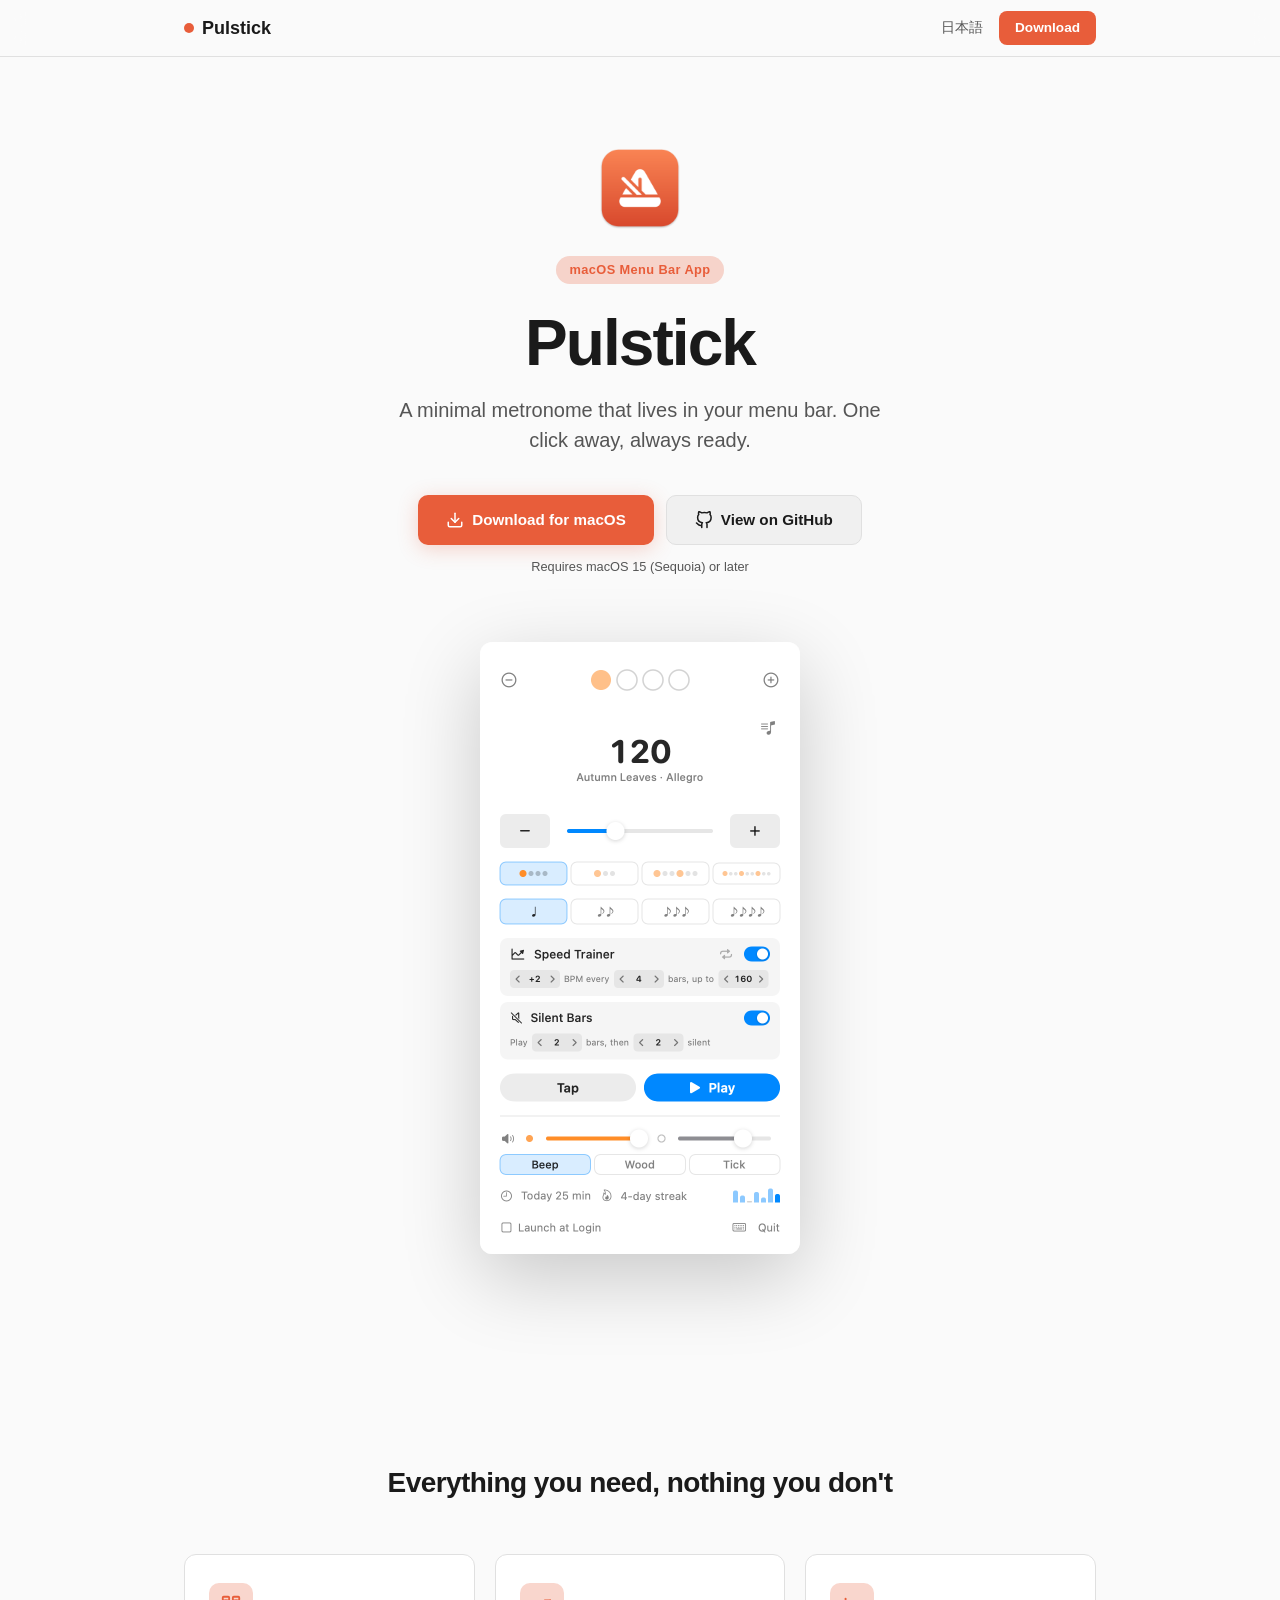
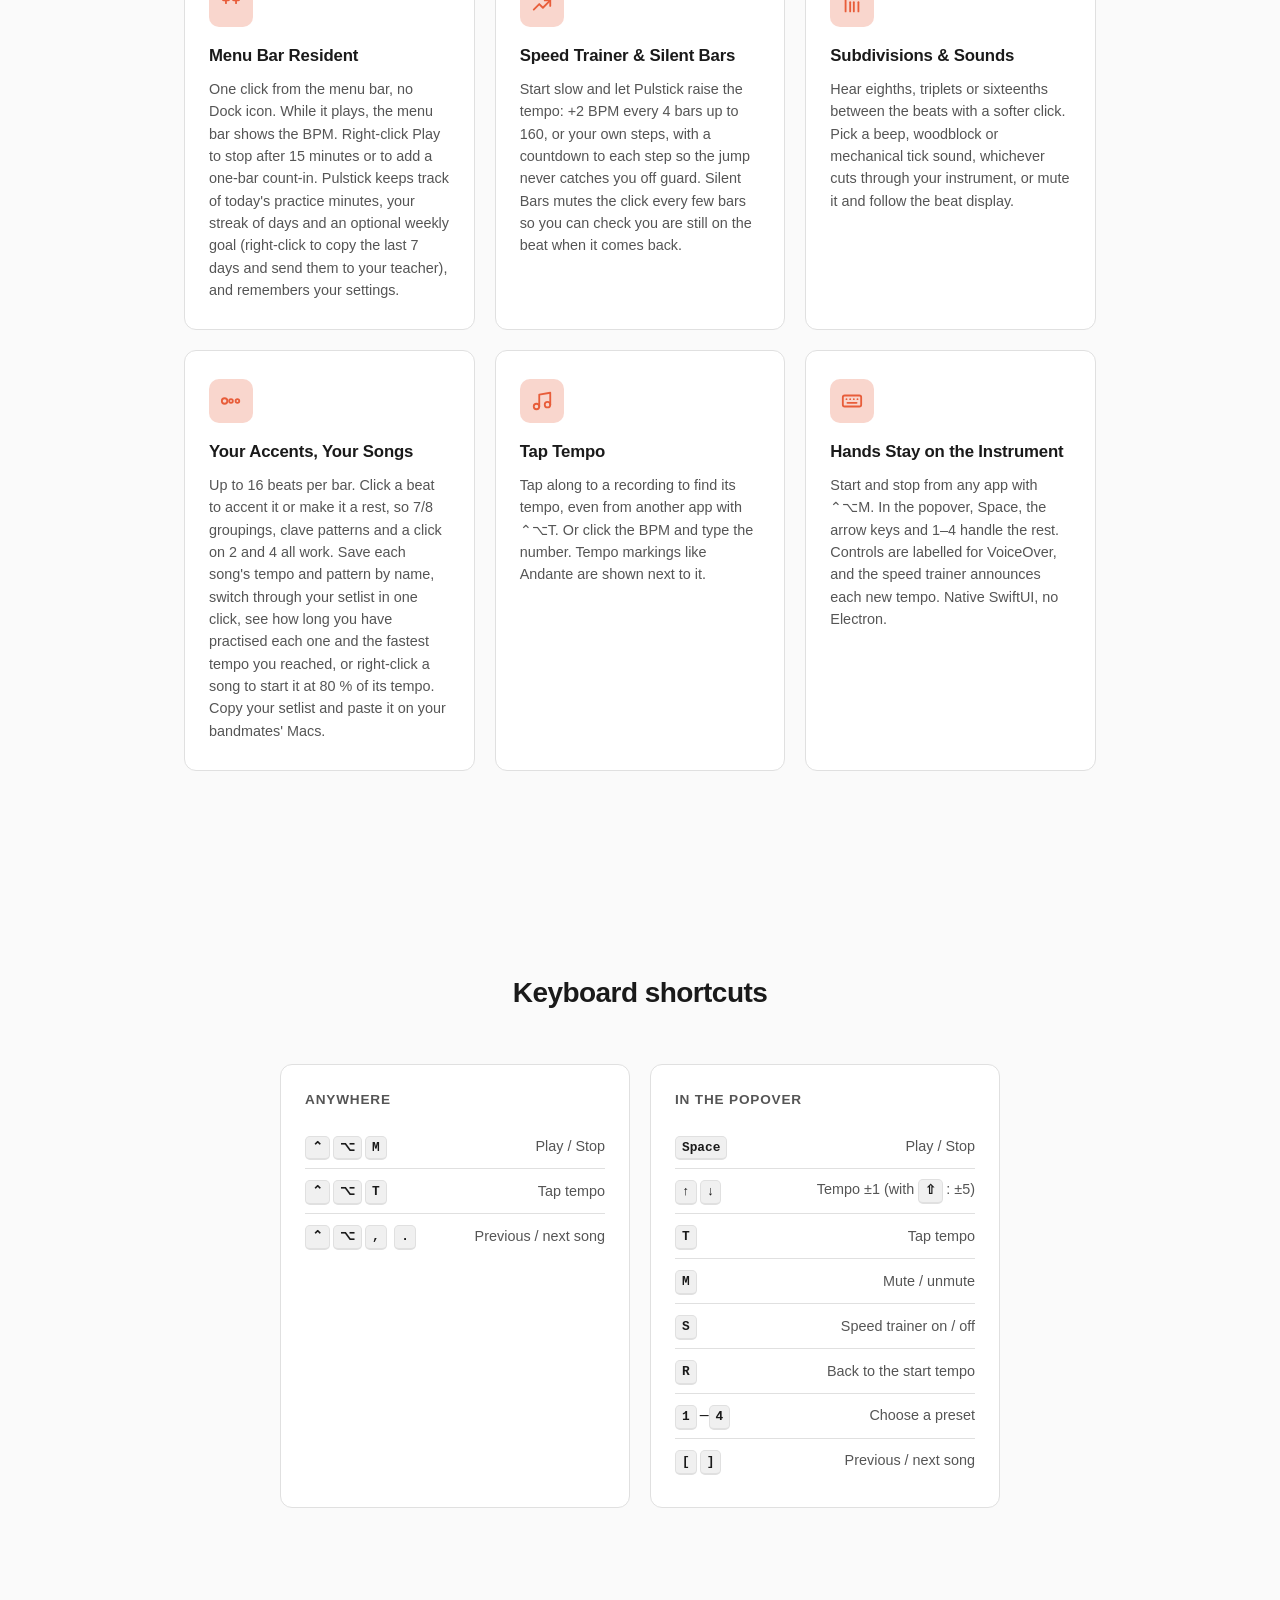
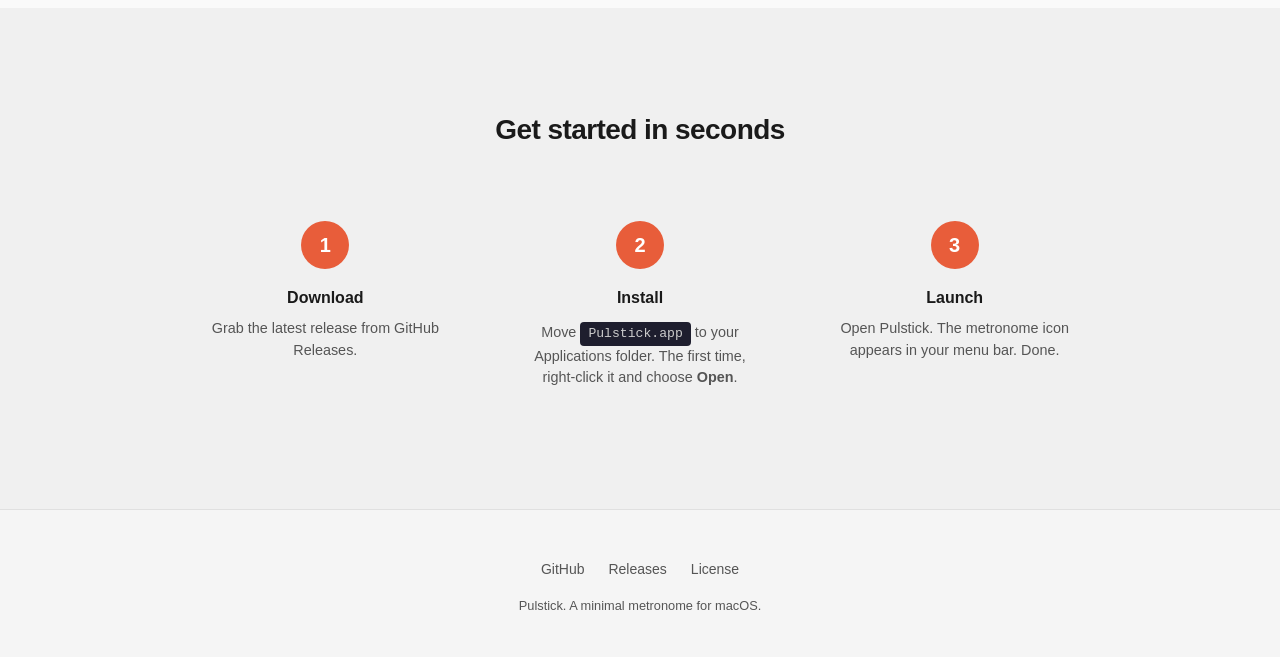
==== docs/index.html @ b99faabd "feat: list what right-click does in the shortcut list" ====
<!DOCTYPE html>
<html lang="en">
<head>
  <meta charset="UTF-8">
  <meta name="viewport" content="width=device-width, initial-scale=1.0">
  <title>Pulstick — Minimal Menu Bar Metronome for macOS</title>
  <meta name="description" content="Pulstick is a minimal metronome that lives in your macOS menu bar. Tap tempo, custom accents, subdivisions, a speed trainer and global shortcuts.">
  <meta name="theme-color" content="#e85d3a" media="(prefers-color-scheme: light)">
  <meta name="theme-color" content="#f06b45" media="(prefers-color-scheme: dark)">
  <link rel="alternate" hreflang="en" href="./">
  <link rel="alternate" hreflang="ja" href="ja/">
  <link rel="icon" type="image/png" href="icon.png">
  <link rel="apple-touch-icon" href="icon.png">
  <link rel="stylesheet" href="style.css">
</head>
<body>

  <a href="#main" class="skip-link">Skip to content</a>

  <!-- Header -->
  <header class="site-header" role="banner">
    <div class="container">
      <div class="site-logo">
        <div class="logo-dot" aria-hidden="true"></div>
        Pulstick
      </div>
      <div class="header-actions">
        <a href="ja/" class="lang-link" hreflang="ja" lang="ja">日本語</a>
        <a href="https://github.com/ash1day/Pulstick/releases" class="header-cta">
          Download
        </a>
      </div>
    </div>
  </header>

  <main id="main">

    <!-- Hero -->
    <section class="hero" aria-labelledby="hero-heading">
      <div class="container">
        <img src="icon.png" alt="" class="hero-icon" width="96" height="96">
        <div class="hero-badge">macOS Menu Bar App</div>
        <h1 id="hero-heading">Pulstick</h1>
        <p class="hero-tagline">
          A minimal metronome that lives in your menu bar.
          One click away, always ready.
        </p>
        <div class="hero-actions">
          <a href="https://github.com/ash1day/Pulstick/releases" class="btn btn-primary">
            <svg width="18" height="18" viewBox="0 0 24 24" fill="none" stroke="currentColor" stroke-width="2" stroke-linecap="round" stroke-linejoin="round" aria-hidden="true"><path d="M21 15v4a2 2 0 0 1-2 2H5a2 2 0 0 1-2-2v-4"/><polyline points="7 10 12 15 17 10"/><line x1="12" y1="15" x2="12" y2="3"/></svg>
            Download for macOS
          </a>
          <a href="https://github.com/ash1day/Pulstick" class="btn btn-secondary">
            <svg width="18" height="18" viewBox="0 0 24 24" fill="none" stroke="currentColor" stroke-width="2" stroke-linecap="round" stroke-linejoin="round" aria-hidden="true"><path d="M9 19c-5 1.5-5-2.5-7-3m14 6v-3.87a3.37 3.37 0 0 0-.94-2.61c3.14-.35 6.44-1.54 6.44-7A5.44 5.44 0 0 0 20 4.77 5.07 5.07 0 0 0 19.91 1S18.73.65 16 2.48a13.38 13.38 0 0 0-7 0C6.27.65 5.09 1 5.09 1A5.07 5.07 0 0 0 5 4.77a5.44 5.44 0 0 0-1.5 3.78c0 5.42 3.3 6.61 6.44 7A3.37 3.37 0 0 0 9 18.13V22"/></svg>
            View on GitHub
          </a>
        </div>
        <p class="hero-note">Requires macOS 15 (Sequoia) or later</p>

        <!-- App Screenshot -->
        <div class="screenshot-wrapper">
          <picture>
            <source srcset="screenshot-dark.png" media="(prefers-color-scheme: dark)">
            <img src="screenshot.png" alt="Pulstick popover: beat dots, 120 BPM marked Allegro, time signature and subdivision buttons, speed trainer and silent bars settings, Tap and Play buttons" class="screenshot" width="320" height="612" />
          </picture>
        </div>
      </div>
    </section>

    <!-- Features -->
    <section class="features" id="features" aria-labelledby="features-heading">
      <div class="container">
        <h2 class="section-title" id="features-heading">Everything you need, nothing you don't</h2>
        <div class="features-grid">

          <div class="feature-card">
            <div class="feature-icon">
              <svg viewBox="0 0 24 24" aria-hidden="true"><rect x="3" y="3" width="7" height="4" rx="1"/><rect x="14" y="3" width="7" height="4" rx="1"/><line x1="6.5" y1="7" x2="6.5" y2="10"/><line x1="17.5" y1="7" x2="17.5" y2="10"/></svg>
            </div>
            <h3>Menu Bar Resident</h3>
            <p>One click from the menu bar, no Dock icon. While it plays, the menu bar shows the BPM. Right-click Play to stop after 15 minutes or to add a one-bar count-in. Pulstick keeps track of today's practice minutes, your streak of days and an optional weekly goal (right-click to copy the last 7 days and send them to your teacher), and remembers your settings.</p>
          </div>

          <div class="feature-card">
            <div class="feature-icon">
              <svg viewBox="0 0 24 24" aria-hidden="true"><polyline points="3 17 9 11 13 15 21 7"/><polyline points="15 7 21 7 21 13"/></svg>
            </div>
            <h3>Speed Trainer &amp; Silent Bars</h3>
            <p>Start slow and let Pulstick raise the tempo: +2 BPM every 4 bars up to 160, or your own steps, with a countdown to each step so the jump never catches you off guard. Silent Bars mutes the click every few bars so you can check you are still on the beat when it comes back.</p>
          </div>

          <div class="feature-card">
            <div class="feature-icon">
              <svg viewBox="0 0 24 24" aria-hidden="true"><line x1="5" y1="5" x2="5" y2="19"/><line x1="10" y1="9" x2="10" y2="19"/><line x1="14" y1="9" x2="14" y2="19"/><line x1="19" y1="9" x2="19" y2="19"/></svg>
            </div>
            <h3>Subdivisions &amp; Sounds</h3>
            <p>Hear eighths, triplets or sixteenths between the beats with a softer click. Pick a beep, woodblock or mechanical tick sound, whichever cuts through your instrument, or mute it and follow the beat display.</p>
          </div>

          <div class="feature-card">
            <div class="feature-icon">
              <svg viewBox="0 0 24 24" aria-hidden="true"><circle cx="5" cy="12" r="3"/><circle cx="12" cy="12" r="2"/><circle cx="19" cy="12" r="2"/></svg>
            </div>
            <h3>Your Accents, Your Songs</h3>
            <p>Up to 16 beats per bar. Click a beat to accent it or make it a rest, so 7/8 groupings, clave patterns and a click on 2 and 4 all work. Save each song's tempo and pattern by name, switch through your setlist in one click, see how long you have practised each one and the fastest tempo you reached, or right-click a song to start it at 80 % of its tempo. Copy your setlist and paste it on your bandmates' Macs.</p>
          </div>

          <div class="feature-card">
            <div class="feature-icon">
              <svg viewBox="0 0 24 24" aria-hidden="true"><path d="M9 18V5l12-2v13"/><circle cx="6" cy="18" r="3"/><circle cx="18" cy="16" r="3"/></svg>
            </div>
            <h3>Tap Tempo</h3>
            <p>Tap along to a recording to find its tempo, even from another app with ⌃⌥T. Or click the BPM and type the number. Tempo markings like Andante are shown next to it.</p>
          </div>

          <div class="feature-card">
            <div class="feature-icon">
              <svg viewBox="0 0 24 24" aria-hidden="true"><rect x="2" y="6" width="20" height="12" rx="2"/><line x1="6" y1="10" x2="6" y2="10"/><line x1="10" y1="10" x2="10" y2="10"/><line x1="14" y1="10" x2="14" y2="10"/><line x1="18" y1="10" x2="18" y2="10"/><line x1="7" y1="14" x2="17" y2="14"/></svg>
            </div>
            <h3>Hands Stay on the Instrument</h3>
            <p>Start and stop from any app with ⌃⌥M. In the popover, Space, the arrow keys and 1–4 handle the rest. Controls are labelled for VoiceOver, and the speed trainer announces each new tempo. Native SwiftUI, no Electron.</p>
          </div>

        </div>
      </div>
    </section>

    <!-- Shortcuts -->
    <section class="shortcuts" id="shortcuts" aria-labelledby="shortcuts-heading">
      <div class="container">
        <h2 class="section-title" id="shortcuts-heading">Keyboard shortcuts</h2>
        <div class="shortcut-groups">
          <div class="shortcut-group">
            <h3>Anywhere</h3>
            <dl>
              <div><dt><kbd>⌃</kbd><kbd>⌥</kbd><kbd>M</kbd></dt><dd>Play / Stop</dd></div>
              <div><dt><kbd>⌃</kbd><kbd>⌥</kbd><kbd>T</kbd></dt><dd>Tap tempo</dd></div>
              <div><dt><kbd>⌃</kbd><kbd>⌥</kbd><kbd>,</kbd> <kbd>.</kbd></dt><dd>Previous / next song</dd></div>
            </dl>
          </div>
          <div class="shortcut-group">
            <h3>In the popover</h3>
            <dl>
              <div><dt><kbd>Space</kbd></dt><dd>Play / Stop</dd></div>
              <div><dt><kbd>↑</kbd><kbd>↓</kbd></dt><dd>Tempo ±1 (with <kbd>⇧</kbd>: ±5)</dd></div>
              <div><dt><kbd>T</kbd></dt><dd>Tap tempo</dd></div>
              <div><dt><kbd>M</kbd></dt><dd>Mute / unmute</dd></div>
              <div><dt><kbd>S</kbd></dt><dd>Speed trainer on / off</dd></div>
              <div><dt><kbd>R</kbd></dt><dd>Back to the start tempo</dd></div>
              <div><dt><kbd>1</kbd>–<kbd>4</kbd></dt><dd>Choose a preset</dd></div>
              <div><dt><kbd>[</kbd><kbd>]</kbd></dt><dd>Previous / next song</dd></div>
            </dl>
          </div>
        </div>
      </div>
    </section>

    <!-- Install -->
    <section class="install" id="install" aria-labelledby="install-heading">
      <div class="container">
        <h2 class="section-title" id="install-heading">Get started in seconds</h2>
        <div class="install-steps">

          <div class="install-step">
            <div class="step-number">1</div>
            <h3>Download</h3>
            <p>Grab the latest release from GitHub Releases.</p>
          </div>

          <div class="install-step">
            <div class="step-number">2</div>
            <h3>Install</h3>
            <p>Move <code>Pulstick.app</code> to your Applications folder. The first time, right-click it and choose <strong>Open</strong>.</p>
          </div>

          <div class="install-step">
            <div class="step-number">3</div>
            <h3>Launch</h3>
            <p>Open Pulstick. The metronome icon appears in your menu bar. Done.</p>
          </div>

        </div>
      </div>
    </section>

  </main>

  <!-- Footer -->
  <footer class="site-footer" role="contentinfo">
    <div class="container">
      <nav class="footer-links" aria-label="Footer">
        <a href="https://github.com/ash1day/Pulstick">GitHub</a>
        <a href="https://github.com/ash1day/Pulstick/releases">Releases</a>
        <a href="https://github.com/ash1day/Pulstick/blob/main/LICENSE">License</a>
      </nav>
      <p class="footer-copy">Pulstick. A minimal metronome for macOS.</p>
    </div>
  </footer>

</body>
</html>
---- docs/style.css ----
/* ============================================
   Pulstick Landing Page Styles
   Minimal, dark-mode ready, responsive
   ============================================ */

/* --- Reset & Base --- */
*,
*::before,
*::after {
  box-sizing: border-box;
  margin: 0;
  padding: 0;
}

:root {
  --bg: #fafafa;
  --bg-secondary: #f0f0f0;
  --text: #1a1a1a;
  --text-secondary: #555;
  --accent: #e85d3a;
  --accent-hover: #d14a28;
  --accent-glow: rgba(232, 93, 58, 0.25);
  --card-bg: #fff;
  --card-border: #e0e0e0;
  --footer-bg: #f5f5f5;
  --radius: 12px;
  --transition: 0.3s ease;
}

@media (prefers-color-scheme: dark) {
  :root {
    --bg: #0f0f14;
    --bg-secondary: #18181f;
    --text: #e8e8ec;
    --text-secondary: #9a9aaa;
    --accent: #f06b45;
    --accent-hover: #ff7f5c;
    --accent-glow: rgba(240, 107, 69, 0.3);
    --card-bg: #1a1a24;
    --card-border: #2a2a38;
    --footer-bg: #111118;
  }
}

html {
  scroll-behavior: smooth;
  -webkit-font-smoothing: antialiased;
  -moz-osx-font-smoothing: grayscale;
}

body {
  font-family: -apple-system, BlinkMacSystemFont, "SF Pro Text", "Segoe UI",
    Roboto, Helvetica, Arial, sans-serif;
  background: var(--bg);
  color: var(--text);
  line-height: 1.6;
  overflow-x: hidden;
}

a {
  color: var(--accent);
  text-decoration: none;
  transition: color var(--transition);
}

a:hover {
  color: var(--accent-hover);
}

/* --- Utility --- */
.container {
  max-width: 960px;
  margin: 0 auto;
  padding: 0 24px;
}

.section-title {
  font-size: 1.75rem;
  font-weight: 700;
  text-align: center;
  margin-bottom: 48px;
  letter-spacing: -0.02em;
}

/* --- Header / Nav --- */
.site-header {
  position: fixed;
  top: 0;
  left: 0;
  right: 0;
  z-index: 100;
  background: rgba(250, 250, 250, 0.8);
  backdrop-filter: blur(12px);
  -webkit-backdrop-filter: blur(12px);
  border-bottom: 1px solid var(--card-border);
  transition: background var(--transition);
}

@media (prefers-color-scheme: dark) {
  .site-header {
    background: rgba(15, 15, 20, 0.8);
  }
}

.site-header .container {
  display: flex;
  align-items: center;
  justify-content: space-between;
  height: 56px;
}

.site-logo {
  font-size: 1.125rem;
  font-weight: 700;
  color: var(--text);
  display: flex;
  align-items: center;
  gap: 8px;
}

.logo-dot {
  width: 10px;
  height: 10px;
  border-radius: 50%;
  background: var(--accent);
  animation: pulse-dot 1.2s ease-in-out infinite;
}

.header-cta {
  font-size: 0.85rem;
  font-weight: 600;
  padding: 6px 16px;
  border-radius: 8px;
  background: var(--accent);
  color: #fff;
  transition: background var(--transition), transform var(--transition);
}

.header-cta:hover {
  background: var(--accent-hover);
  color: #fff;
  transform: translateY(-1px);
}

/* --- Hero --- */
.hero {
  padding: 140px 0 100px;
  text-align: center;
}

.hero-badge {
  display: inline-block;
  font-size: 0.8rem;
  font-weight: 600;
  color: var(--accent);
  background: var(--accent-glow);
  padding: 4px 14px;
  border-radius: 20px;
  margin-bottom: 24px;
  letter-spacing: 0.03em;
}

.hero h1 {
  font-size: clamp(2.5rem, 6vw, 4rem);
  font-weight: 800;
  letter-spacing: -0.03em;
  line-height: 1.1;
  margin-bottom: 16px;
}

.hero-tagline {
  font-size: clamp(1rem, 2.5vw, 1.25rem);
  color: var(--text-secondary);
  max-width: 500px;
  margin: 0 auto 40px;
  line-height: 1.5;
}

.hero-actions {
  display: flex;
  gap: 12px;
  justify-content: center;
  flex-wrap: wrap;
  margin-bottom: 12px;
}

.btn {
  display: inline-flex;
  align-items: center;
  gap: 8px;
  font-size: 0.95rem;
  font-weight: 600;
  padding: 12px 28px;
  border-radius: 10px;
  transition: background var(--transition), transform var(--transition),
    box-shadow var(--transition);
}

.btn-primary {
  background: var(--accent);
  color: #fff;
  box-shadow: 0 4px 20px var(--accent-glow);
}

.btn-primary:hover {
  background: var(--accent-hover);
  color: #fff;
  transform: translateY(-2px);
  box-shadow: 0 8px 30px var(--accent-glow);
}

.btn-secondary {
  background: var(--bg-secondary);
  color: var(--text);
  border: 1px solid var(--card-border);
}

.btn-secondary:hover {
  background: var(--card-bg);
  transform: translateY(-2px);
}

.hero-note {
  font-size: 0.8rem;
  color: var(--text-secondary);
  margin-top: 8px;
}

/* --- Screenshot --- */
.screenshot-wrapper {
  margin-top: 64px;
  display: flex;
  justify-content: center;
}

.screenshot {
  border-radius: 12px;
  box-shadow: 0 24px 80px rgba(0, 0, 0, 0.2);
  max-width: 100%;
  height: auto;
}

/* --- Pulse Animation --- */
@keyframes pulse-dot {
  0%,
  100% {
    transform: scale(1);
    opacity: 1;
  }
  50% {
    transform: scale(1.5);
    opacity: 0.6;
  }
}

/* --- Features --- */
.features {
  padding: 100px 0;
}

.features-grid {
  display: grid;
  grid-template-columns: repeat(auto-fit, minmax(260px, 1fr));
  gap: 20px;
}

.feature-card {
  background: var(--card-bg);
  border: 1px solid var(--card-border);
  border-radius: var(--radius);
  padding: 28px 24px;
  transition: transform var(--transition), box-shadow var(--transition);
}

.feature-card:hover {
  transform: translateY(-4px);
  box-shadow: 0 12px 40px rgba(0, 0, 0, 0.08);
}

@media (prefers-color-scheme: dark) {
  .feature-card:hover {
    box-shadow: 0 12px 40px rgba(0, 0, 0, 0.3);
  }
}

.feature-icon {
  width: 44px;
  height: 44px;
  border-radius: 10px;
  background: var(--accent-glow);
  display: flex;
  align-items: center;
  justify-content: center;
  margin-bottom: 16px;
}

.feature-icon svg {
  width: 22px;
  height: 22px;
  stroke: var(--accent);
  fill: none;
  stroke-width: 2;
  stroke-linecap: round;
  stroke-linejoin: round;
}

.feature-card h3 {
  font-size: 1.05rem;
  font-weight: 700;
  margin-bottom: 8px;
  letter-spacing: -0.01em;
}

.feature-card p {
  font-size: 0.9rem;
  color: var(--text-secondary);
  line-height: 1.55;
}

/* --- Install --- */
.install {
  padding: 100px 0;
  background: var(--bg-secondary);
}

.install-steps {
  display: grid;
  grid-template-columns: repeat(auto-fit, minmax(240px, 1fr));
  gap: 32px;
  margin-top: 8px;
}

.install-step {
  text-align: center;
  padding: 20px;
}

.step-number {
  width: 48px;
  height: 48px;
  border-radius: 50%;
  background: var(--accent);
  color: #fff;
  font-size: 1.25rem;
  font-weight: 700;
  display: inline-flex;
  align-items: center;
  justify-content: center;
  margin-bottom: 16px;
}

.install-step h3 {
  font-size: 1rem;
  font-weight: 700;
  margin-bottom: 8px;
}

.install-step p {
  font-size: 0.9rem;
  color: var(--text-secondary);
  line-height: 1.5;
}

.install-step code {
  display: inline-block;
  background: #1e1e2e;
  color: #ccc;
  padding: 2px 8px;
  border-radius: 4px;
  font-size: 0.82rem;
  margin-top: 4px;
}

@media (prefers-color-scheme: dark) {
  .install-step code {
    background: #0a0a10;
  }
}

/* --- Footer --- */
.site-footer {
  padding: 48px 0;
  background: var(--footer-bg);
  border-top: 1px solid var(--card-border);
  text-align: center;
}

.footer-links {
  display: flex;
  gap: 24px;
  justify-content: center;
  margin-bottom: 16px;
  flex-wrap: wrap;
}

.footer-links a {
  font-size: 0.875rem;
  color: var(--text-secondary);
  transition: color var(--transition);
}

.footer-links a:hover {
  color: var(--accent);
}

.footer-copy {
  font-size: 0.8rem;
  color: var(--text-secondary);
}

/* --- Responsive --- */
@media (max-width: 640px) {
  .hero {
    padding: 120px 0 64px;
  }

  .section-title {
    font-size: 1.5rem;
    margin-bottom: 32px;
  }

  .features {
    padding: 64px 0;
  }

  .install {
    padding: 64px 0;
  }

  .features-grid {
    grid-template-columns: 1fr;
  }

  .install-steps {
    grid-template-columns: 1fr;
    gap: 24px;
  }
}

/* --- Accessibility --- */
@media (prefers-reduced-motion: reduce) {
  *,
  *::before,
  *::after {
    animation-duration: 0.01ms !important;
    animation-iteration-count: 1 !important;
    transition-duration: 0.01ms !important;
  }

  html {
    scroll-behavior: auto;
  }
}

:focus-visible {
  outline: 2px solid var(--accent);
  outline-offset: 2px;
}

/* Skip link for keyboard nav */
.skip-link {
  position: absolute;
  top: -100%;
  left: 8px;
  z-index: 200;
  background: var(--accent);
  color: #fff;
  padding: 8px 16px;
  border-radius: 0 0 8px 8px;
  font-size: 0.85rem;
  font-weight: 600;
  transition: top 0.2s;
}

.skip-link:focus {
  top: 0;
  color: #fff;
}

/* --- Shortcuts --- */
.shortcuts {
  padding: 100px 0;
}

.shortcut-groups {
  display: grid;
  grid-template-columns: repeat(auto-fit, minmax(260px, 1fr));
  gap: 20px;
  max-width: 720px;
  margin: 0 auto;
}

.shortcut-group {
  background: var(--card-bg);
  border: 1px solid var(--card-border);
  border-radius: var(--radius);
  padding: 24px;
}

.shortcut-group h3 {
  font-size: 0.85rem;
  font-weight: 600;
  text-transform: uppercase;
  letter-spacing: 0.06em;
  color: var(--text-secondary);
  margin-bottom: 14px;
}

.shortcut-group dl > div {
  display: flex;
  justify-content: space-between;
  align-items: center;
  gap: 12px;
  padding: 8px 0;
  border-top: 1px solid var(--card-border);
}

.shortcut-group dl > div:first-child {
  border-top: none;
}

.shortcut-group dd {
  font-size: 0.9rem;
  color: var(--text-secondary);
  text-align: right;
}

kbd {
  display: inline-block;
  min-width: 1.6em;
  padding: 2px 6px;
  margin-right: 3px;
  font: 600 0.8rem/1.4 ui-monospace, SFMono-Regular, Menlo, monospace;
  text-align: center;
  color: var(--text);
  background: var(--bg-secondary);
  border: 1px solid var(--card-border);
  border-bottom-width: 2px;
  border-radius: 5px;
}

@media (max-width: 640px) {
  .shortcuts {
    padding: 64px 0;
  }
}

/* --- App icon in hero --- */
.hero-icon {
  display: block;
  margin: 0 auto 20px;
  width: 96px;
  height: 96px;
}

/* --- Language switch --- */
.header-actions {
  display: flex;
  align-items: center;
  gap: 16px;
}

.lang-link {
  font-size: 0.85rem;
  color: var(--text-secondary);
  text-decoration: none;
}

.lang-link:hover {
  color: var(--text);
  text-decoration: underline;
}
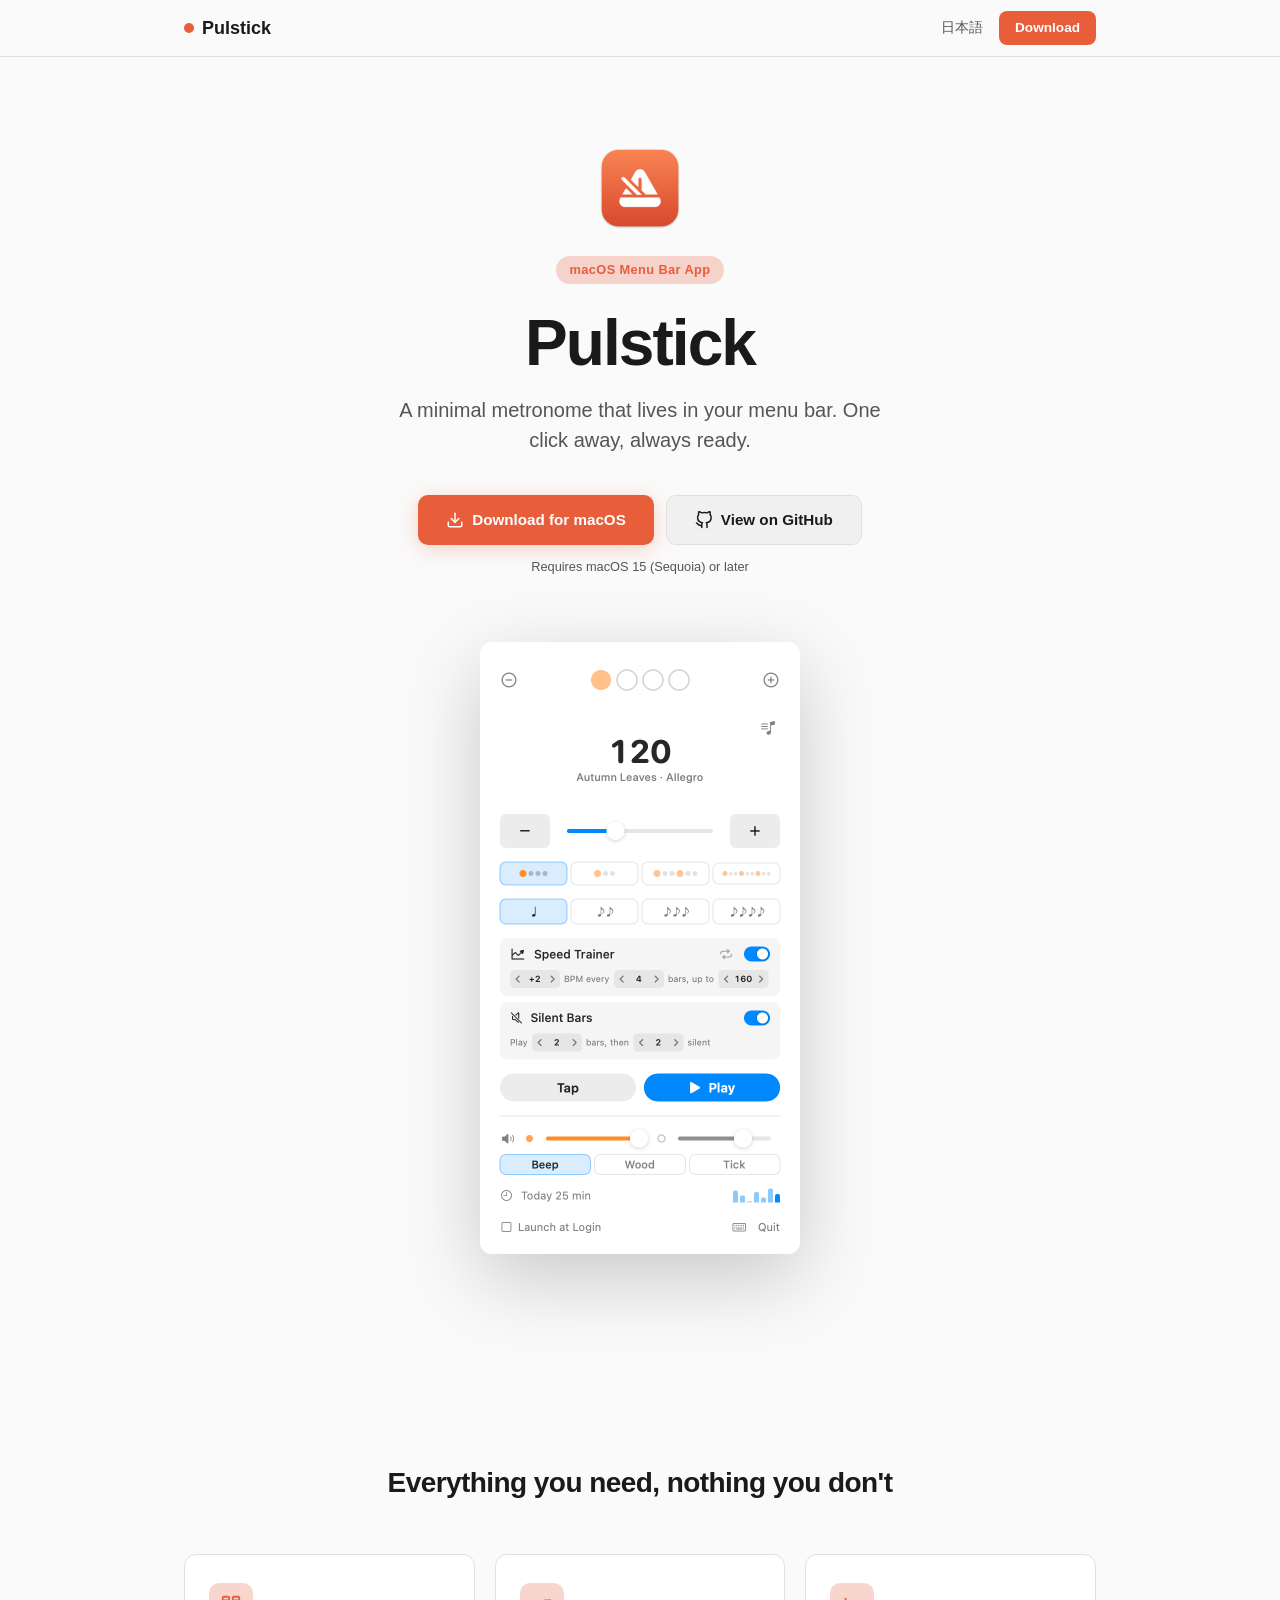
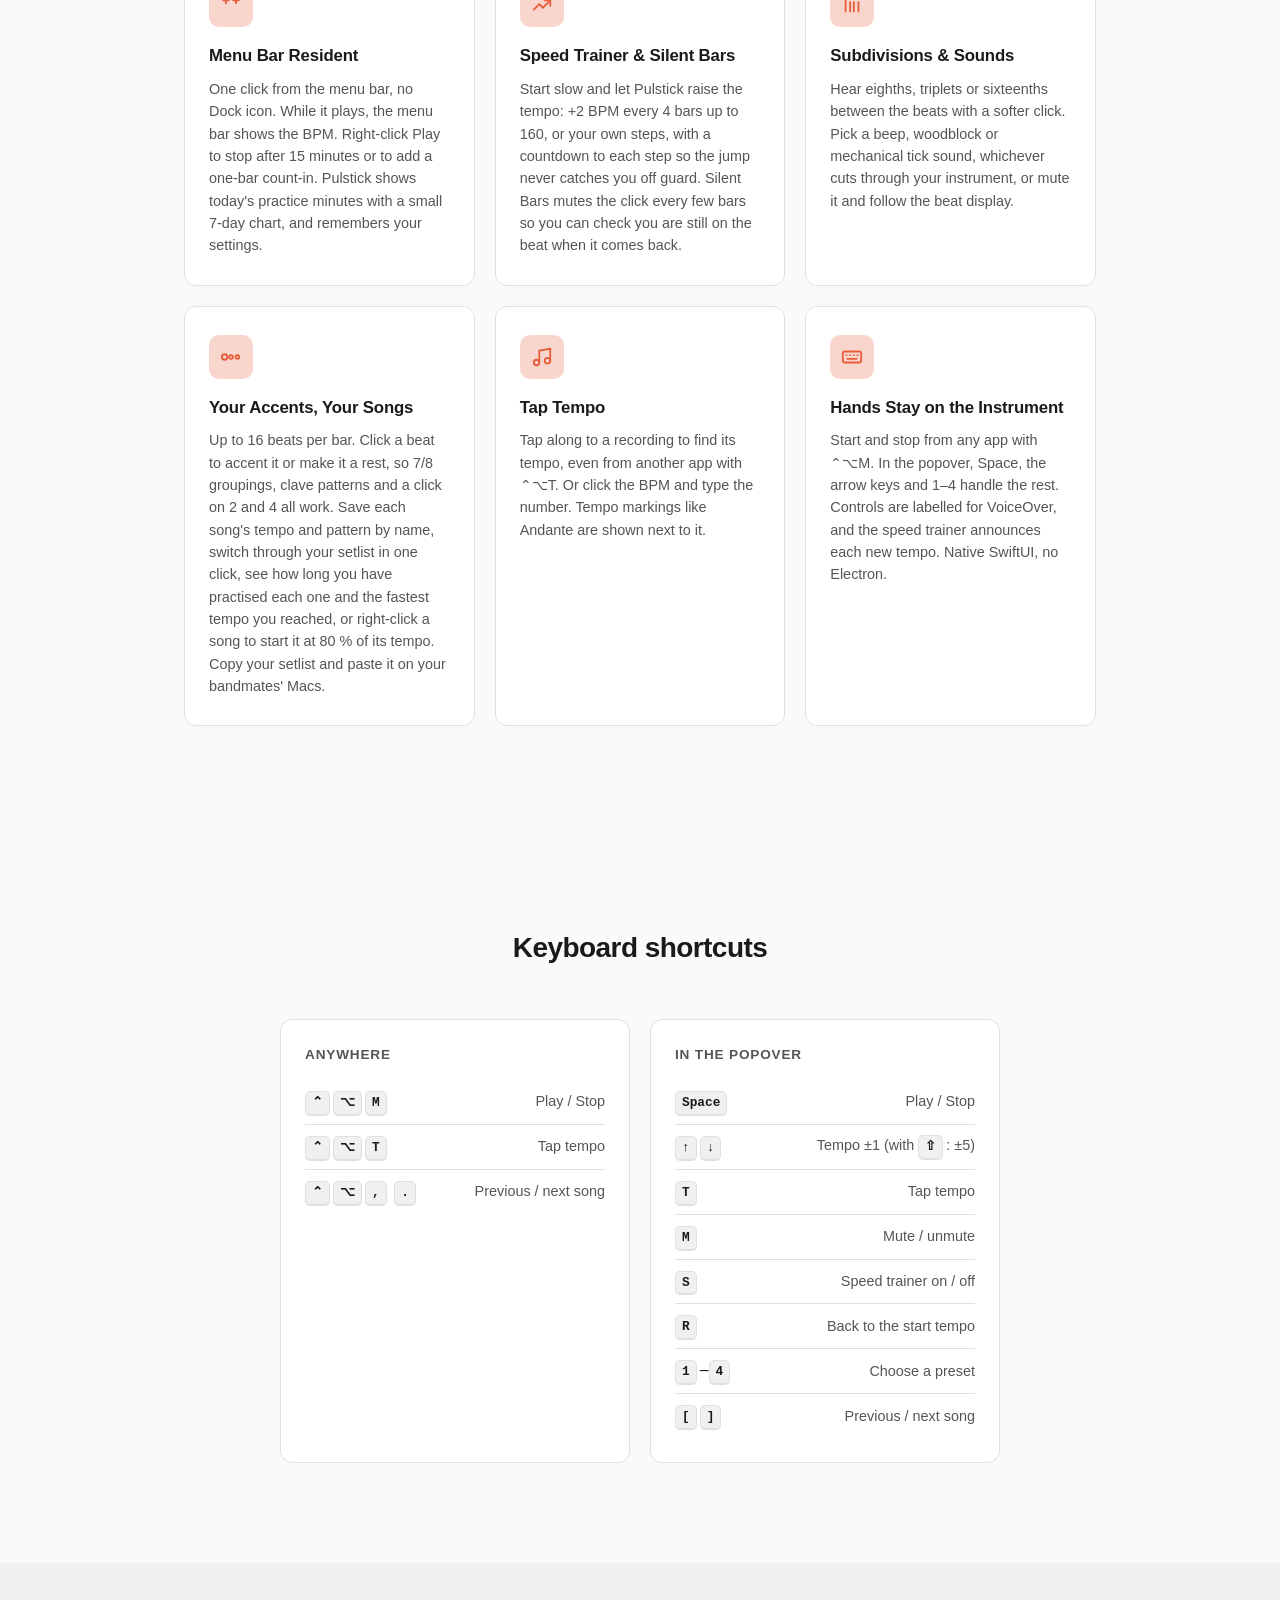
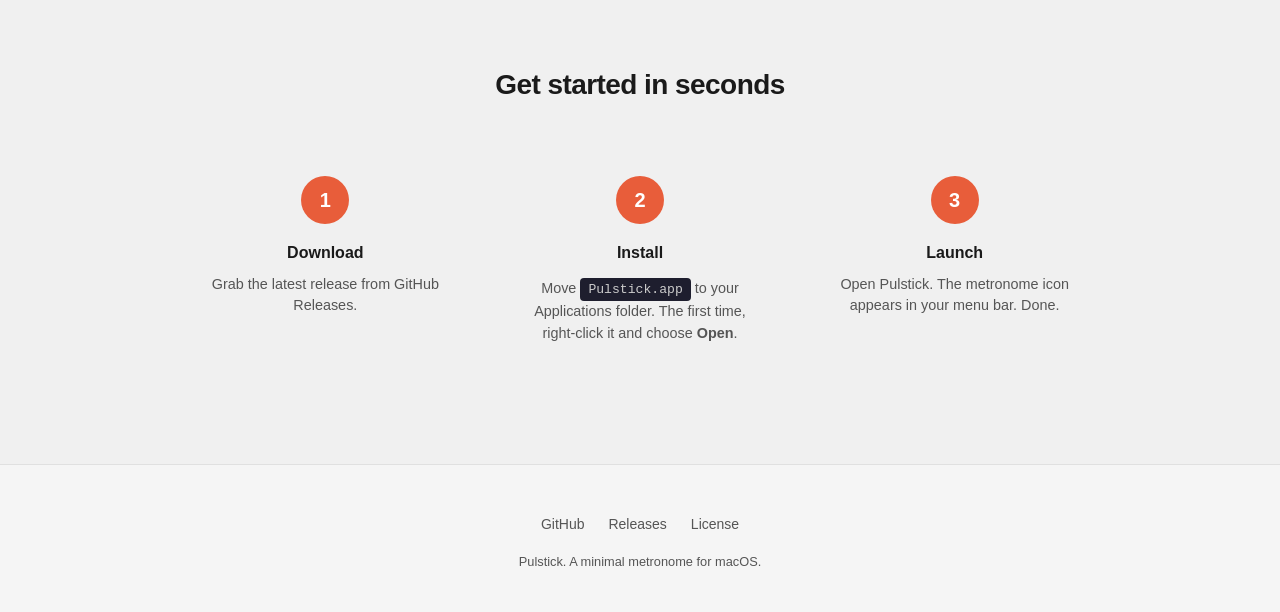
==== commit 450d625a: "refactor: drop the weekly goal, streak and practice report The practice log keeps today's minutes an" ====
--- a/docs/index.html
+++ b/docs/index.html
@@ -78,7 +78,7 @@
               <svg viewBox="0 0 24 24" aria-hidden="true"><rect x="3" y="3" width="7" height="4" rx="1"/><rect x="14" y="3" width="7" height="4" rx="1"/><line x1="6.5" y1="7" x2="6.5" y2="10"/><line x1="17.5" y1="7" x2="17.5" y2="10"/></svg>
             </div>
             <h3>Menu Bar Resident</h3>
-            <p>One click from the menu bar, no Dock icon. While it plays, the menu bar shows the BPM. Right-click Play to stop after 15 minutes or to add a one-bar count-in. Pulstick keeps track of today's practice minutes, your streak of days and an optional weekly goal (right-click to copy the last 7 days and send them to your teacher), and remembers your settings.</p>
+            <p>One click from the menu bar, no Dock icon. While it plays, the menu bar shows the BPM. Right-click Play to stop after 15 minutes or to add a one-bar count-in. Pulstick shows today's practice minutes with a small 7-day chart, and remembers your settings.</p>
           </div>
 
           <div class="feature-card">
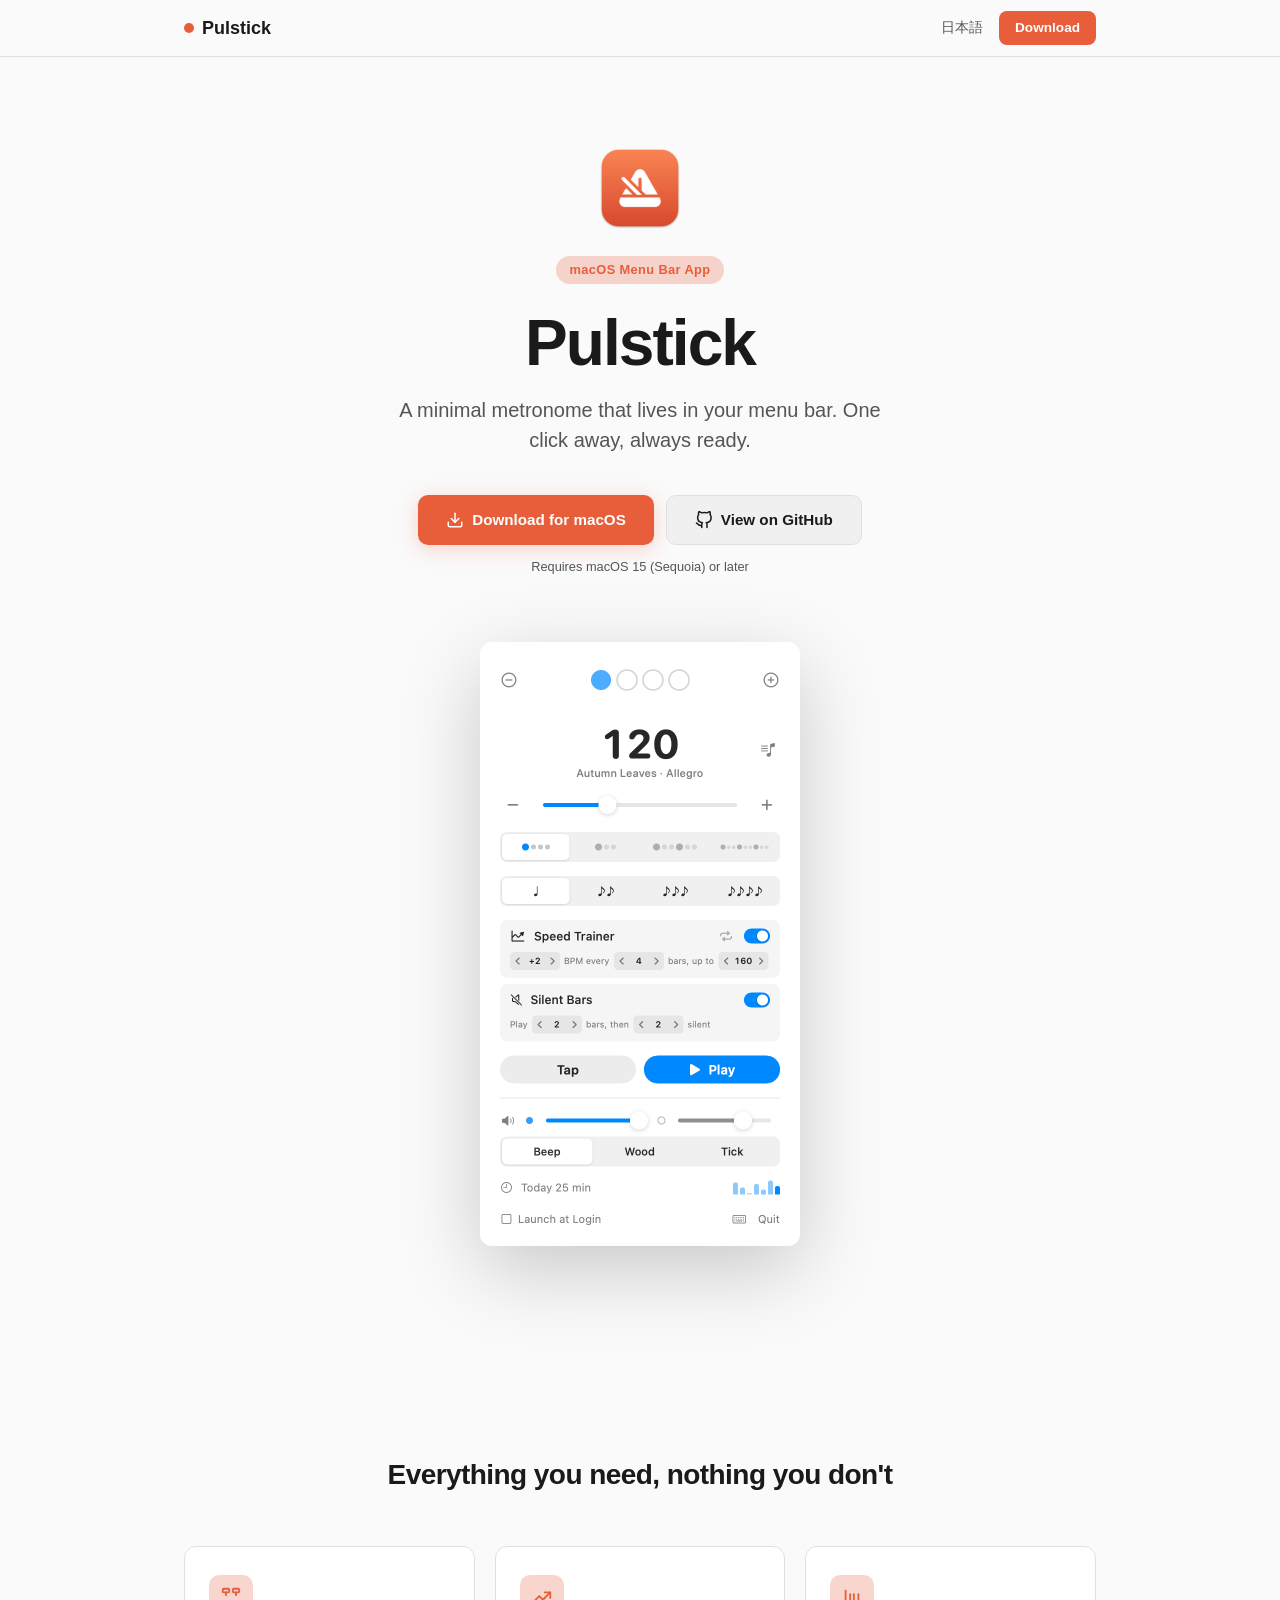
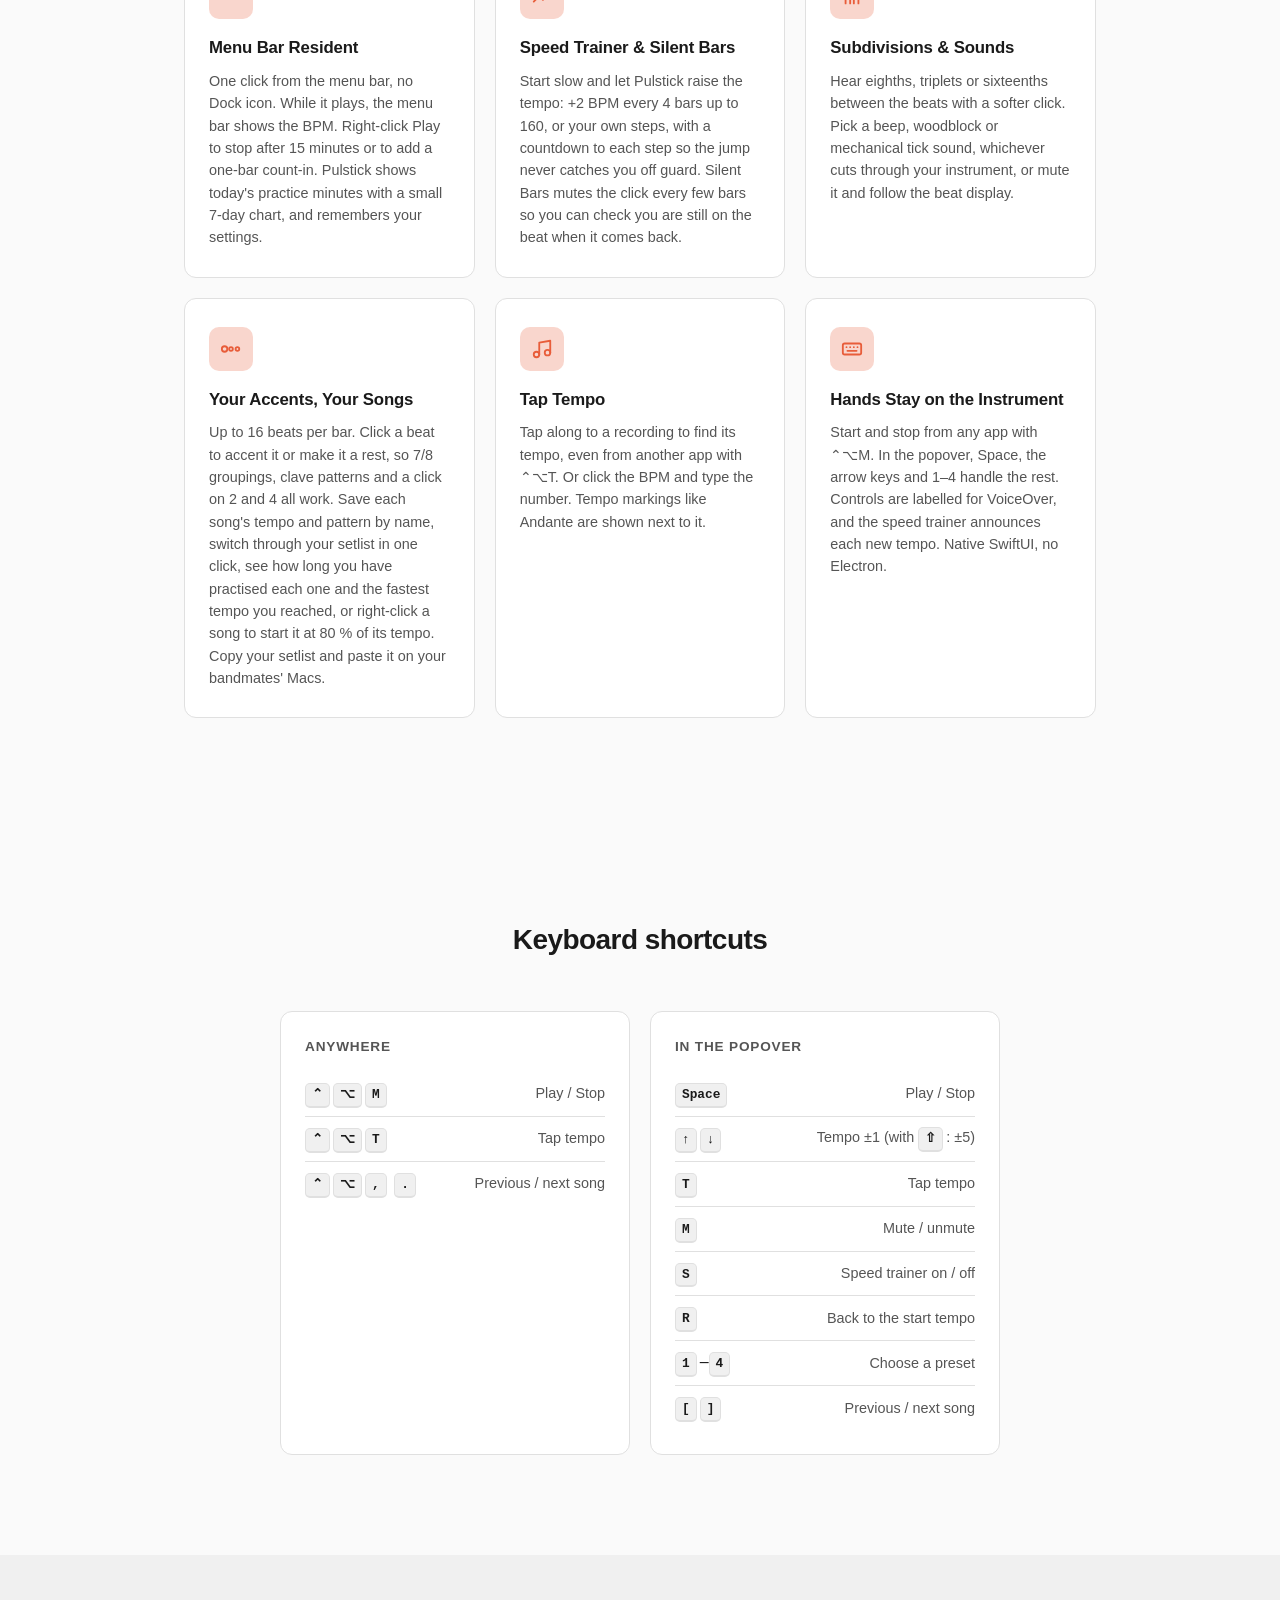
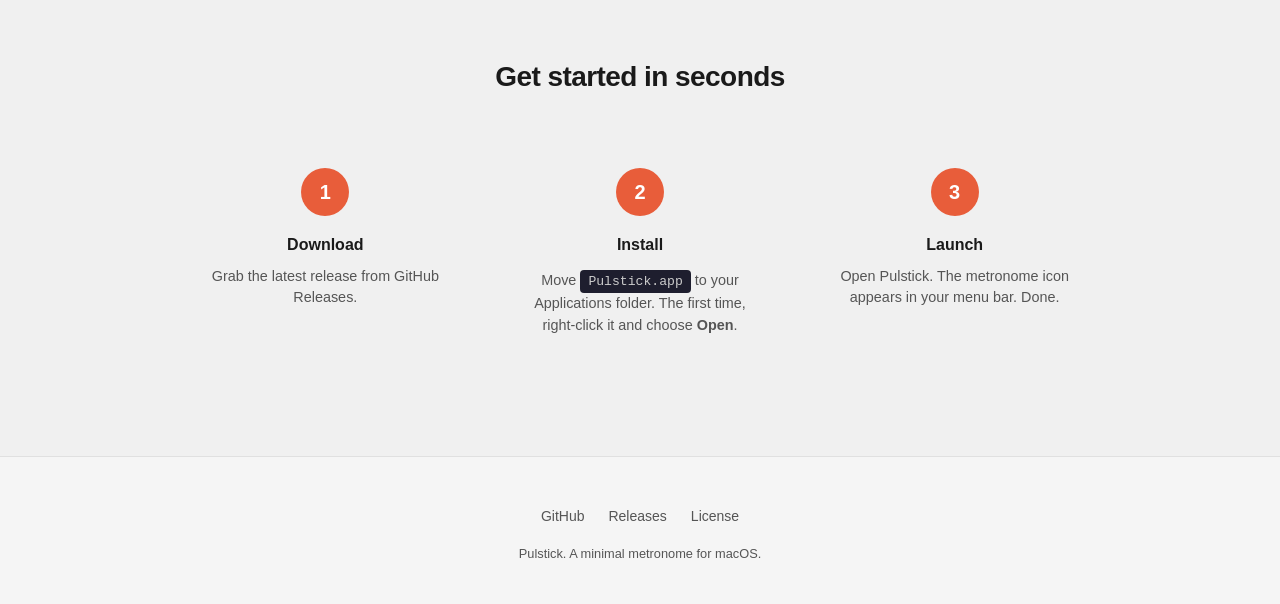
==== commit 15494795: "docs: refresh the screenshots for the new look" ====
--- a/docs/index.html
+++ b/docs/index.html
@@ -61,7 +61,7 @@
         <div class="screenshot-wrapper">
           <picture>
             <source srcset="screenshot-dark.png" media="(prefers-color-scheme: dark)">
-            <img src="screenshot.png" alt="Pulstick popover: beat dots, 120 BPM marked Allegro, time signature and subdivision buttons, speed trainer and silent bars settings, Tap and Play buttons" class="screenshot" width="320" height="612" />
+            <img src="screenshot.png" alt="Pulstick popover: beat dots, 120 BPM marked Allegro, time signature and subdivision buttons, speed trainer and silent bars settings, Tap and Play buttons" class="screenshot" width="320" height="604" />
           </picture>
         </div>
       </div>
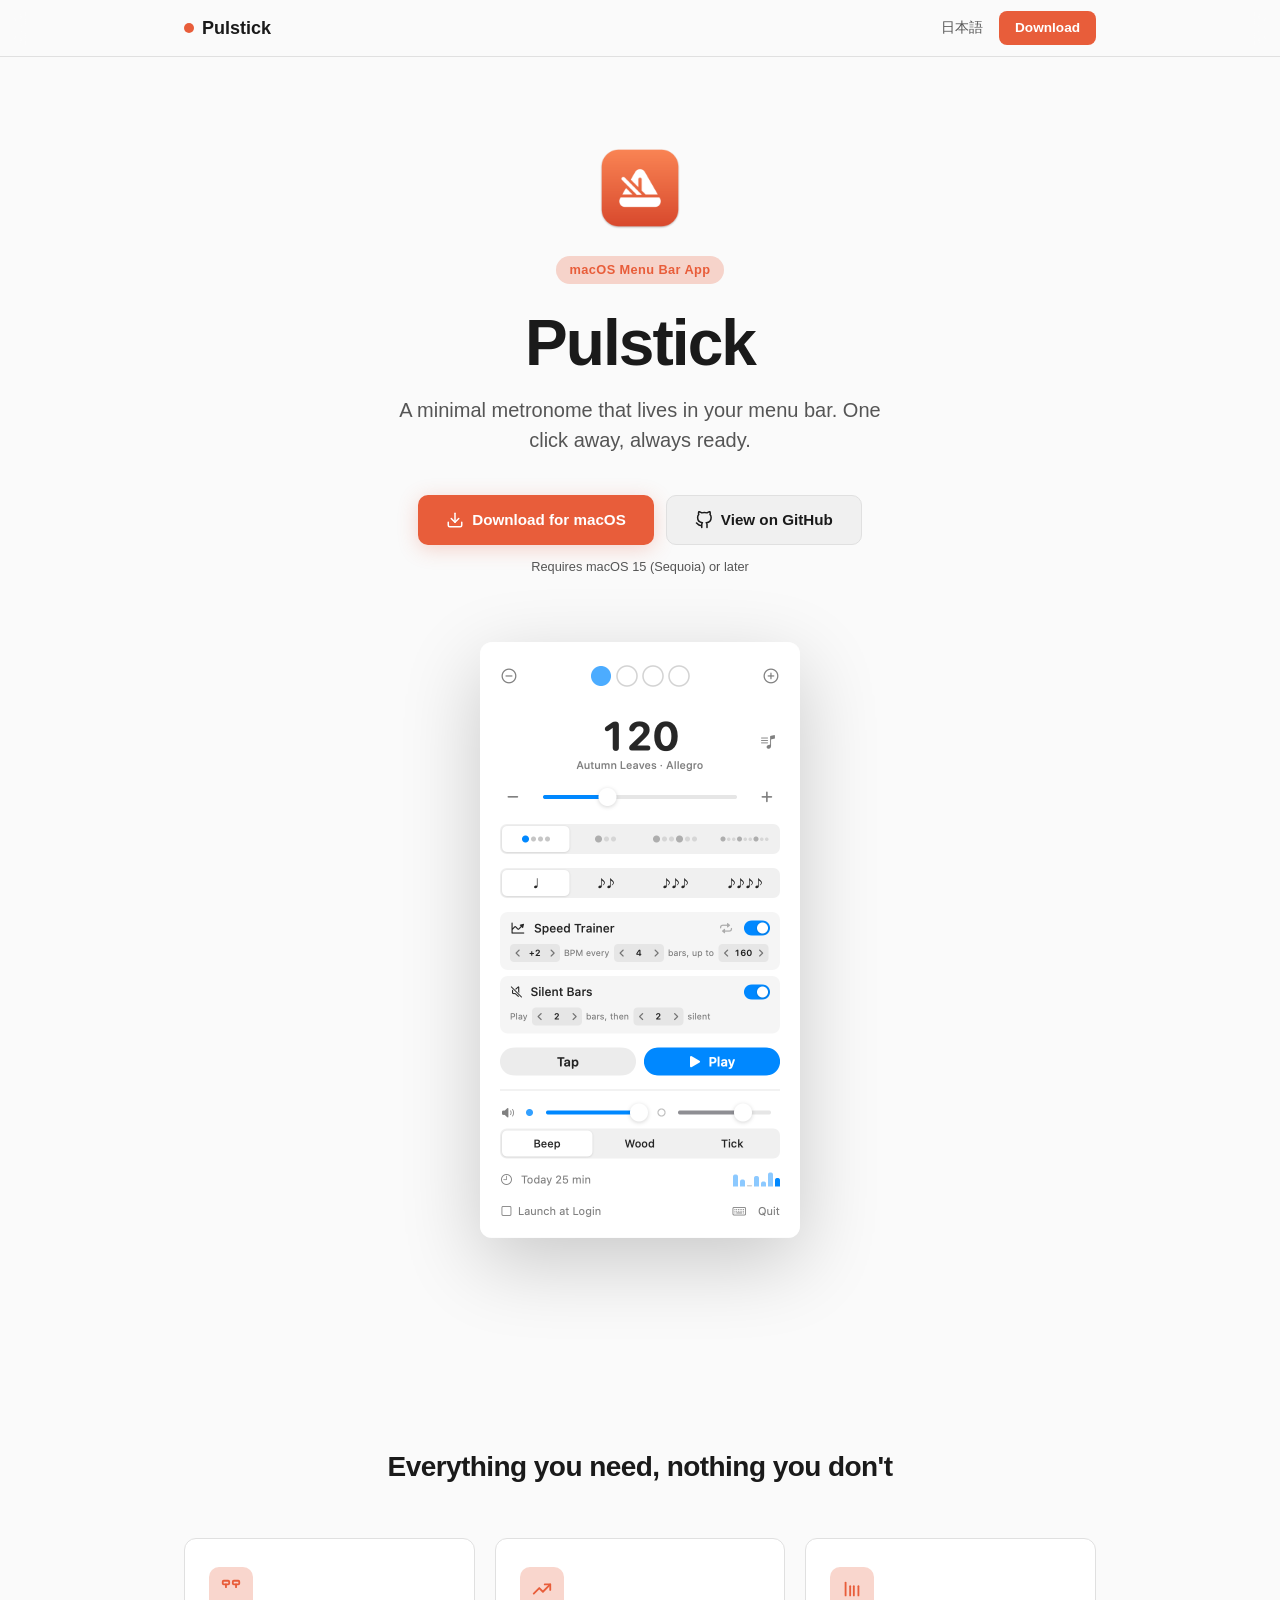
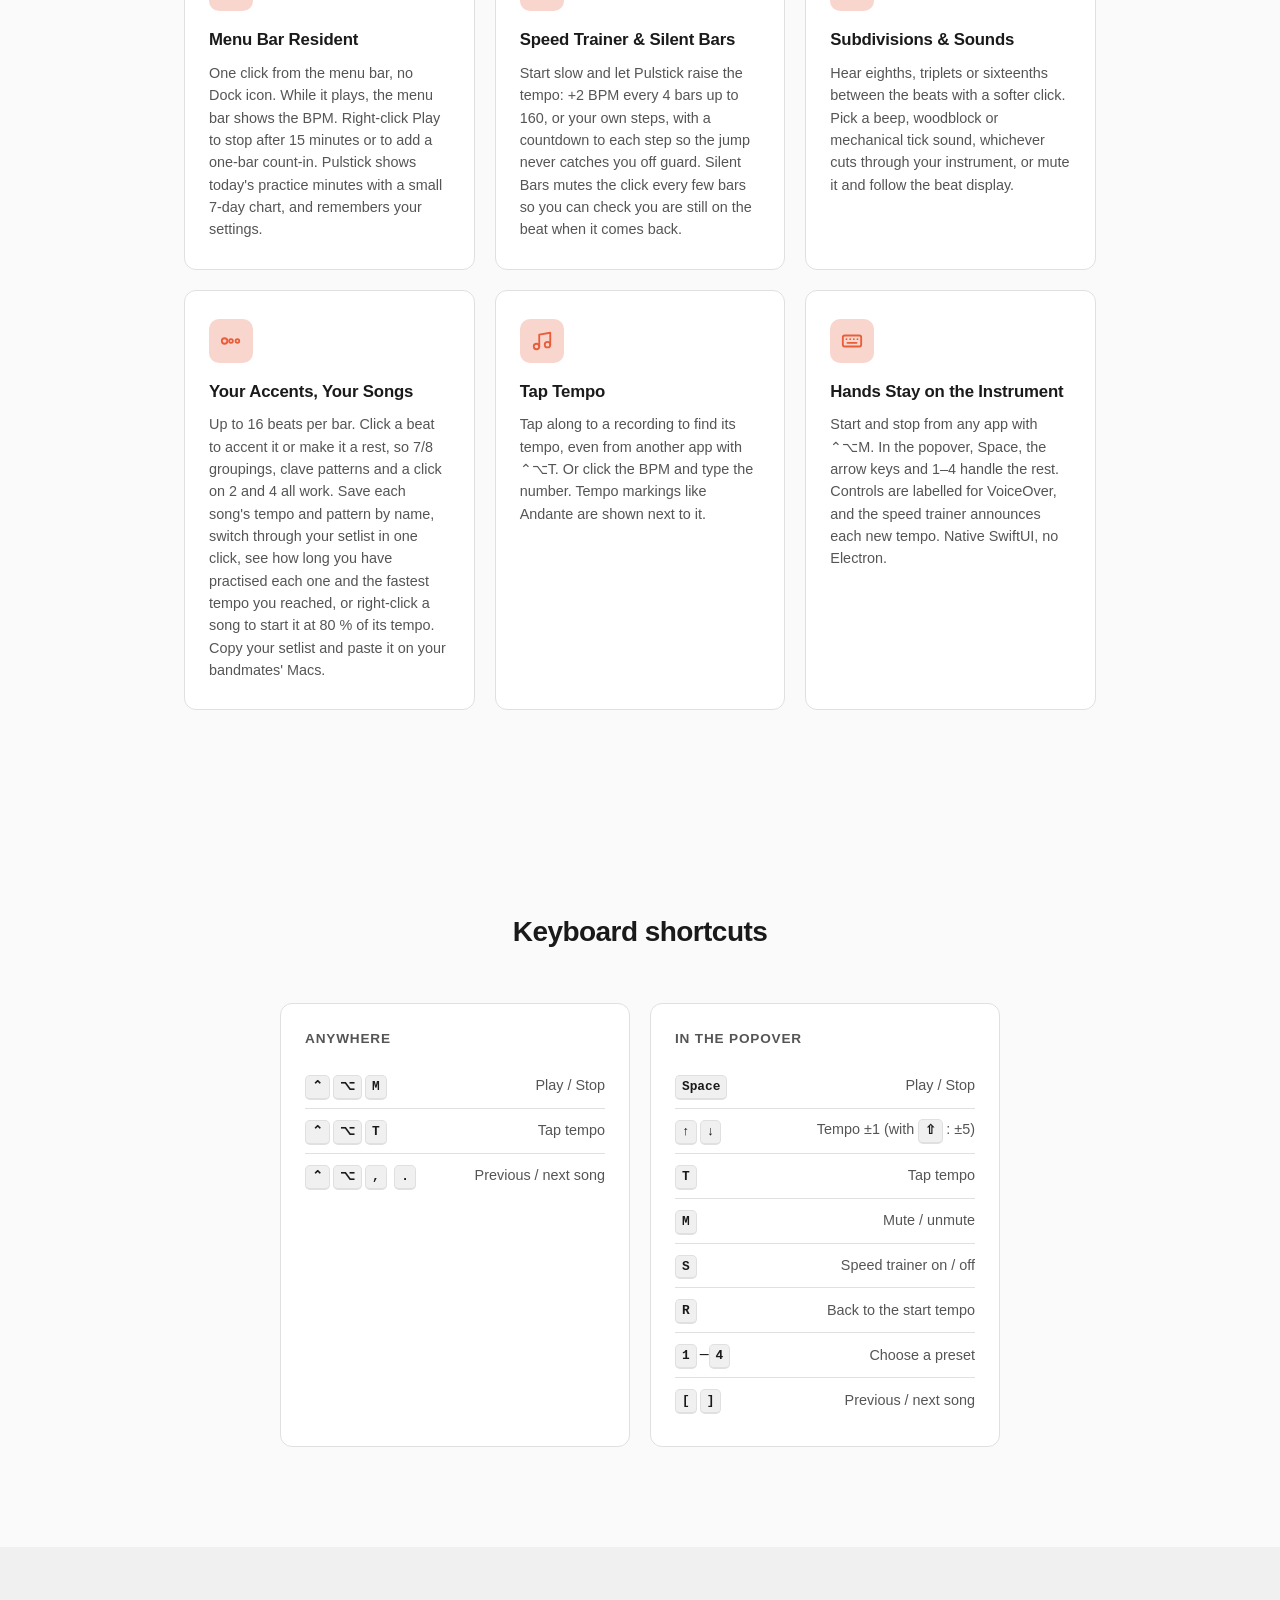
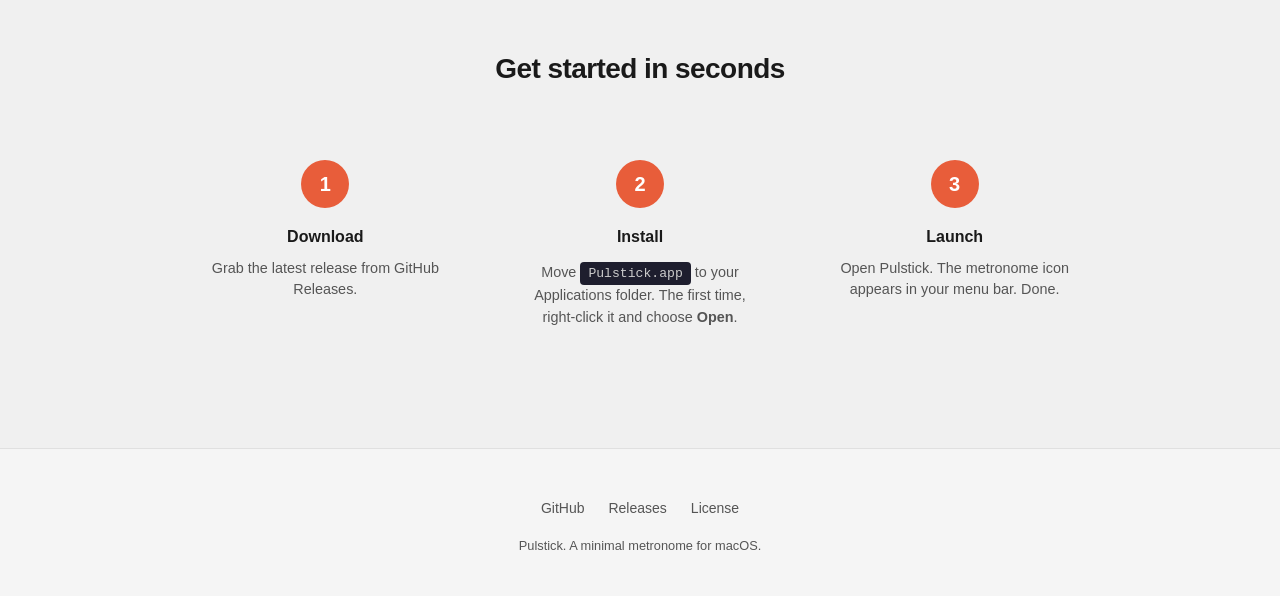
==== commit f0615fa0: "docs: refresh the screenshots" ====
--- a/docs/index.html
+++ b/docs/index.html
@@ -61,7 +61,7 @@
         <div class="screenshot-wrapper">
           <picture>
             <source srcset="screenshot-dark.png" media="(prefers-color-scheme: dark)">
-            <img src="screenshot.png" alt="Pulstick popover: beat dots, 120 BPM marked Allegro, time signature and subdivision buttons, speed trainer and silent bars settings, Tap and Play buttons" class="screenshot" width="320" height="604" />
+            <img src="screenshot.png" alt="Pulstick popover: beat dots, 120 BPM marked Allegro, time signature and subdivision buttons, speed trainer and silent bars settings, Tap and Play buttons" class="screenshot" width="320" height="596" />
           </picture>
         </div>
       </div>
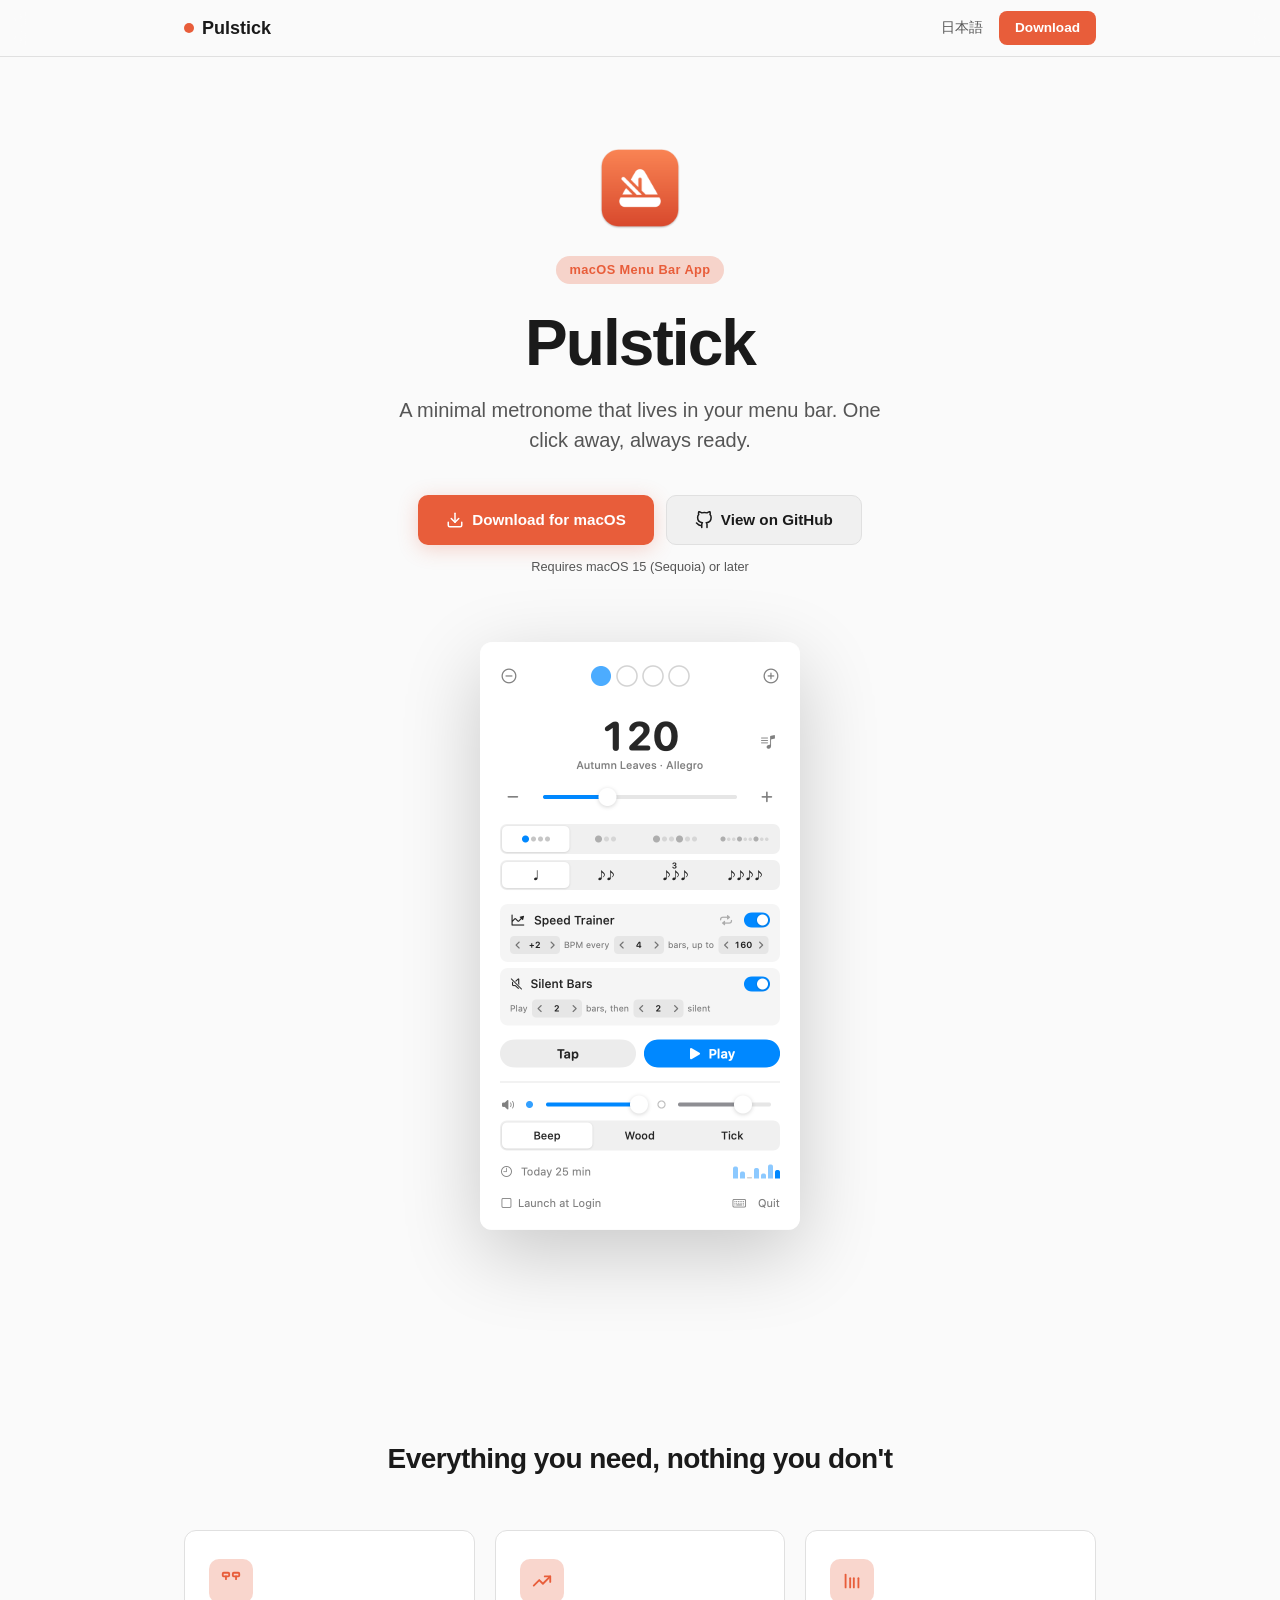
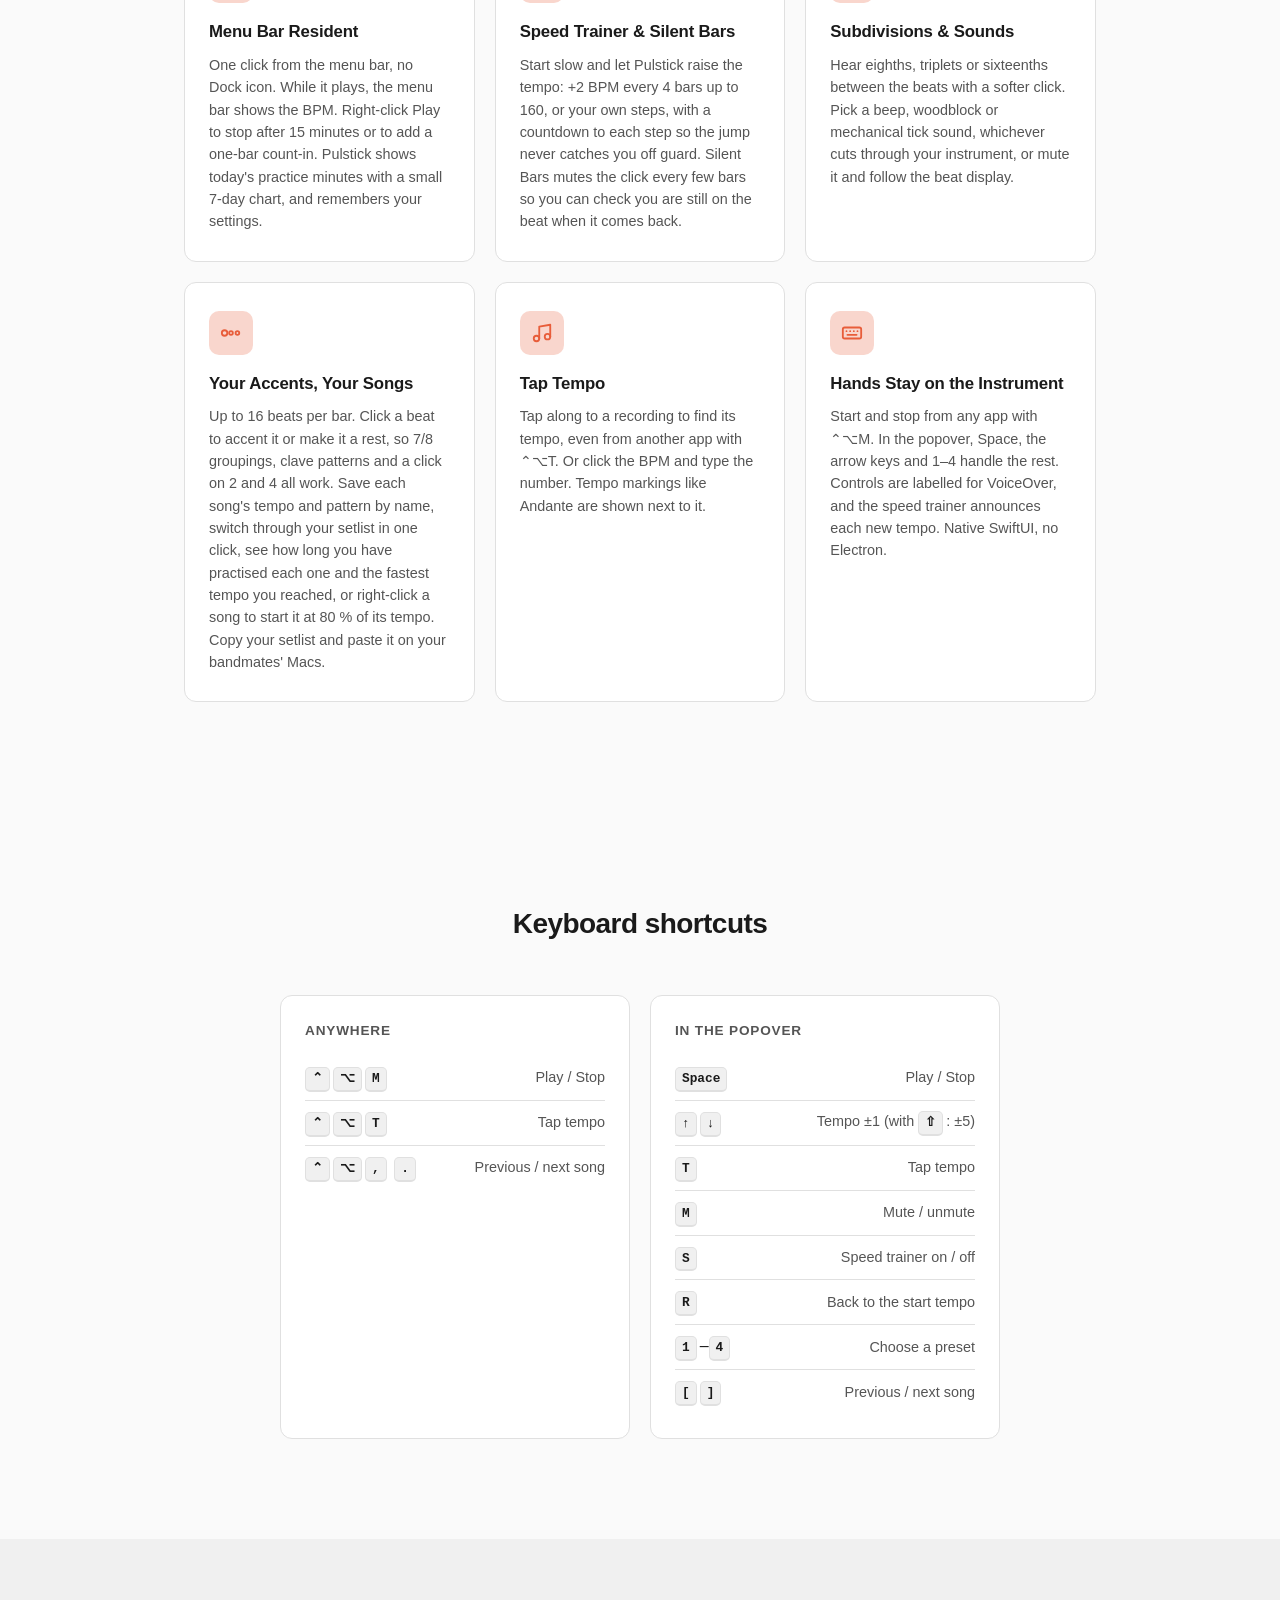
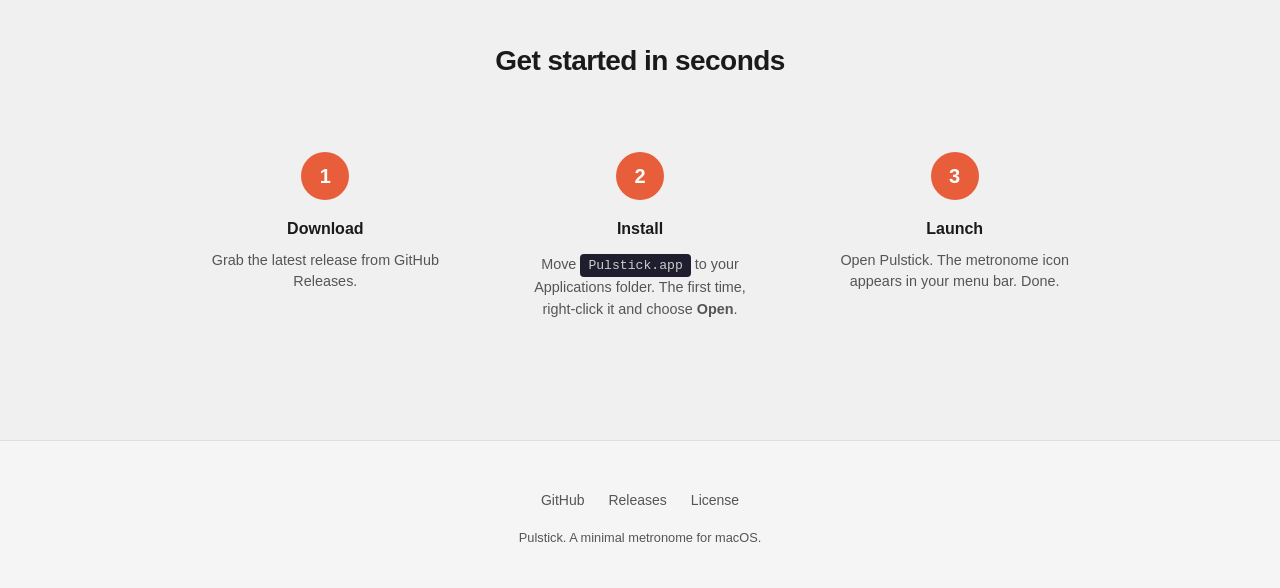
==== commit 29627270: "docs: refresh the screenshots" ====
--- a/docs/index.html
+++ b/docs/index.html
@@ -61,7 +61,7 @@
         <div class="screenshot-wrapper">
           <picture>
             <source srcset="screenshot-dark.png" media="(prefers-color-scheme: dark)">
-            <img src="screenshot.png" alt="Pulstick popover: beat dots, 120 BPM marked Allegro, time signature and subdivision buttons, speed trainer and silent bars settings, Tap and Play buttons" class="screenshot" width="320" height="596" />
+            <img src="screenshot.png" alt="Pulstick popover: beat dots, 120 BPM marked Allegro, time signature and subdivision buttons, speed trainer and silent bars settings, Tap and Play buttons" class="screenshot" width="320" height="588" />
           </picture>
         </div>
       </div>
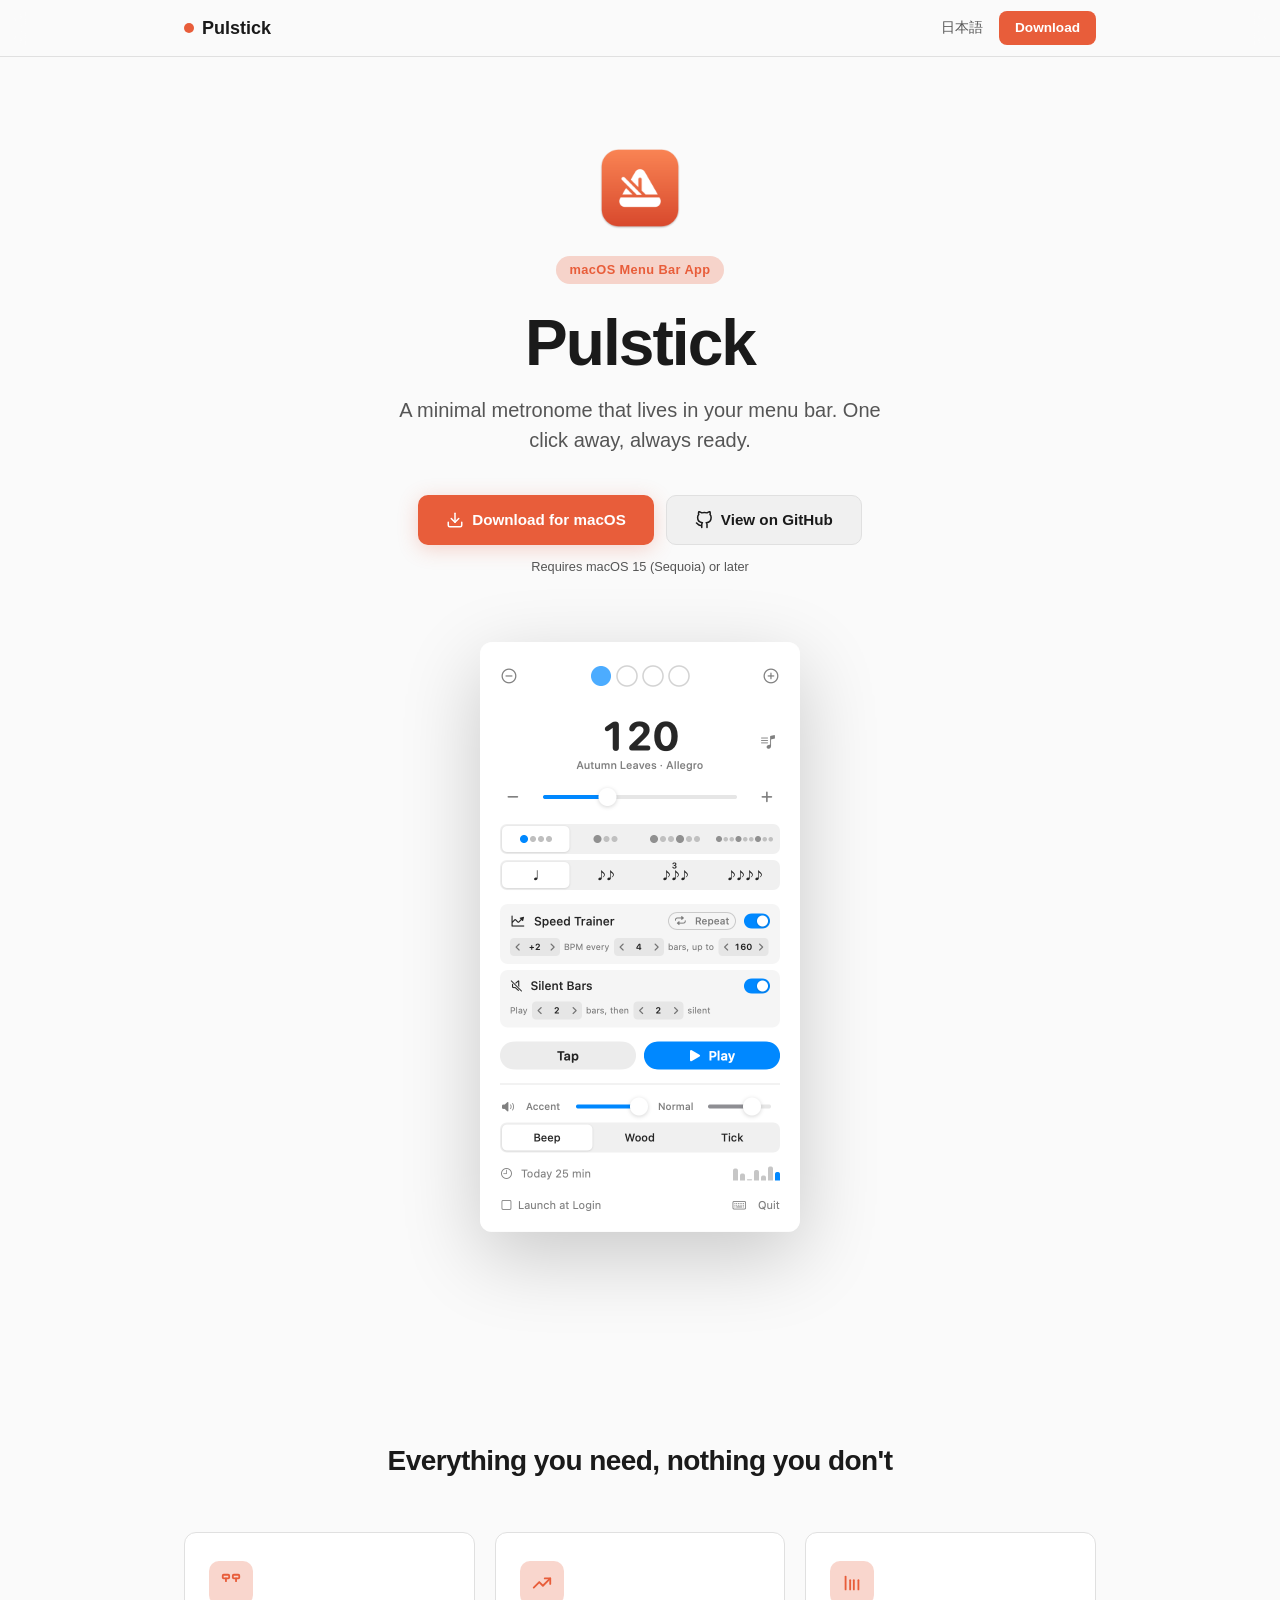
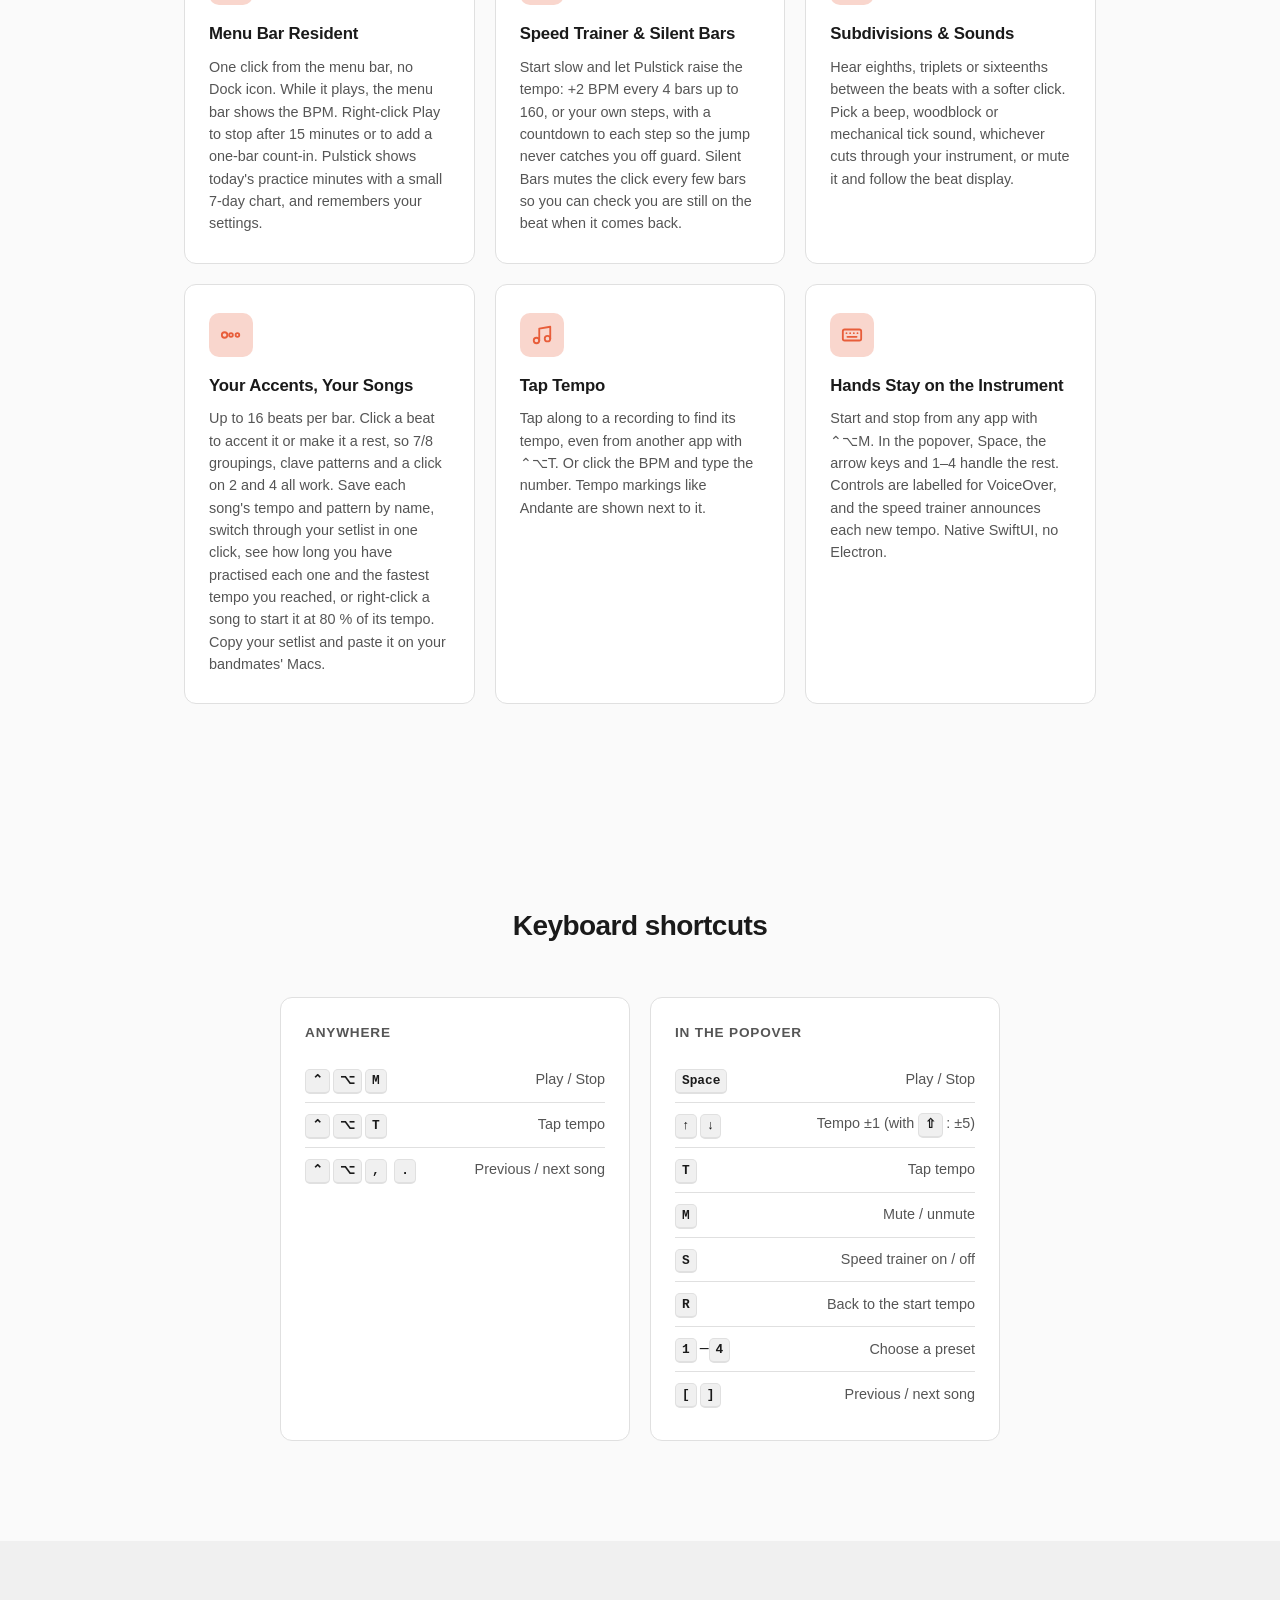
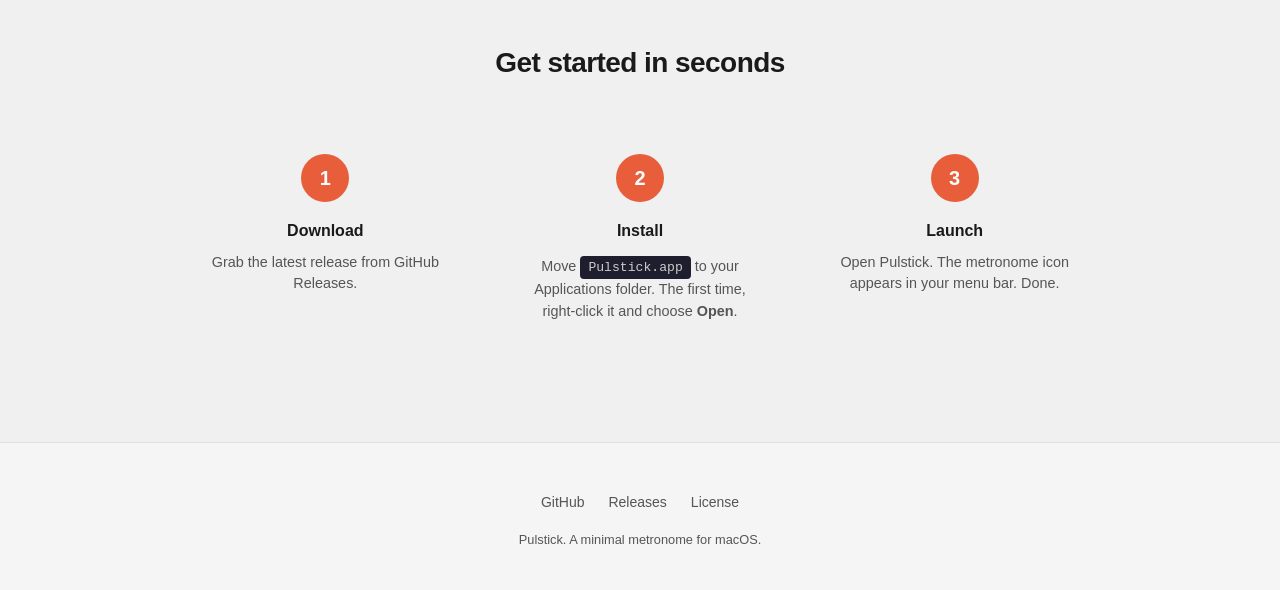
==== commit 97b872f5: "docs: refresh screenshots" ====
--- a/docs/index.html
+++ b/docs/index.html
@@ -61,7 +61,7 @@
         <div class="screenshot-wrapper">
           <picture>
             <source srcset="screenshot-dark.png" media="(prefers-color-scheme: dark)">
-            <img src="screenshot.png" alt="Pulstick popover: beat dots, 120 BPM marked Allegro, time signature and subdivision buttons, speed trainer and silent bars settings, Tap and Play buttons" class="screenshot" width="320" height="588" />
+            <img src="screenshot.png" alt="Pulstick popover: beat dots, 120 BPM marked Allegro, time signature and subdivision buttons, speed trainer and silent bars settings, Tap and Play buttons" class="screenshot" width="320" height="590" />
           </picture>
         </div>
       </div>
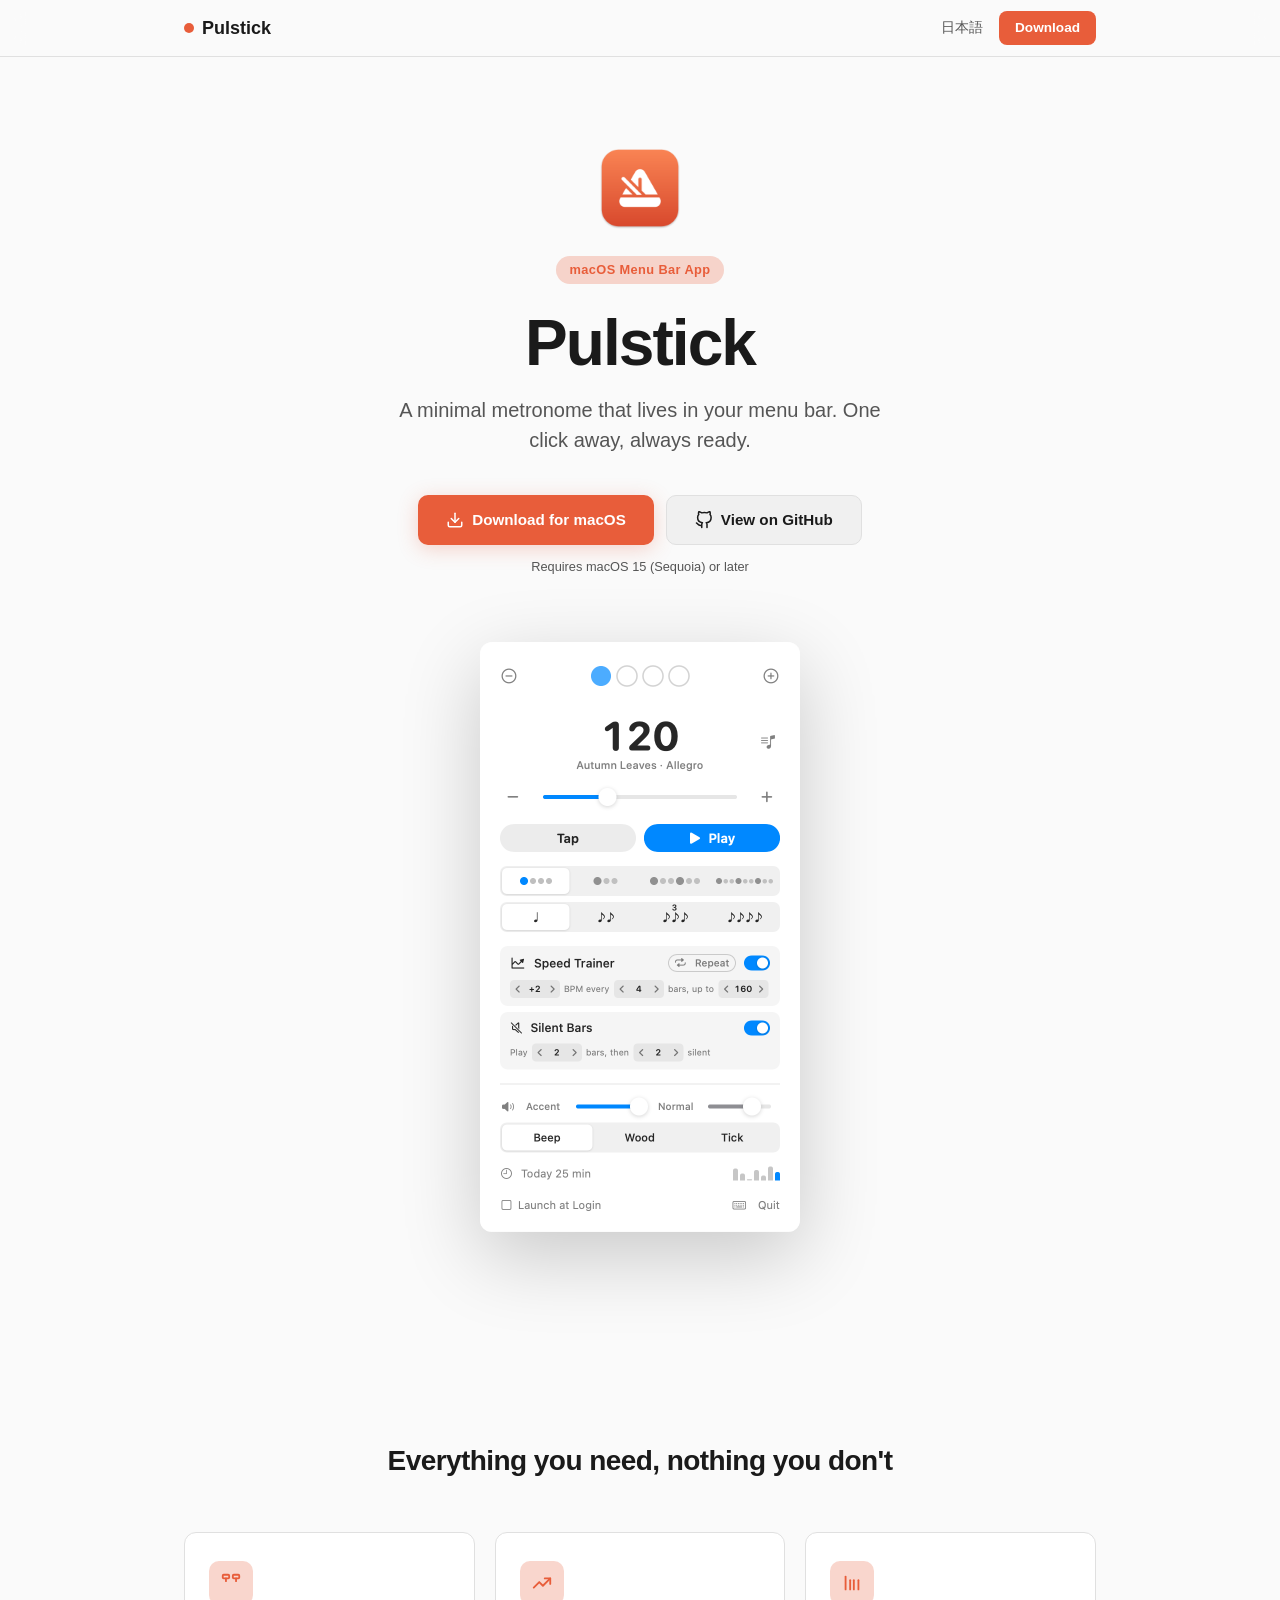
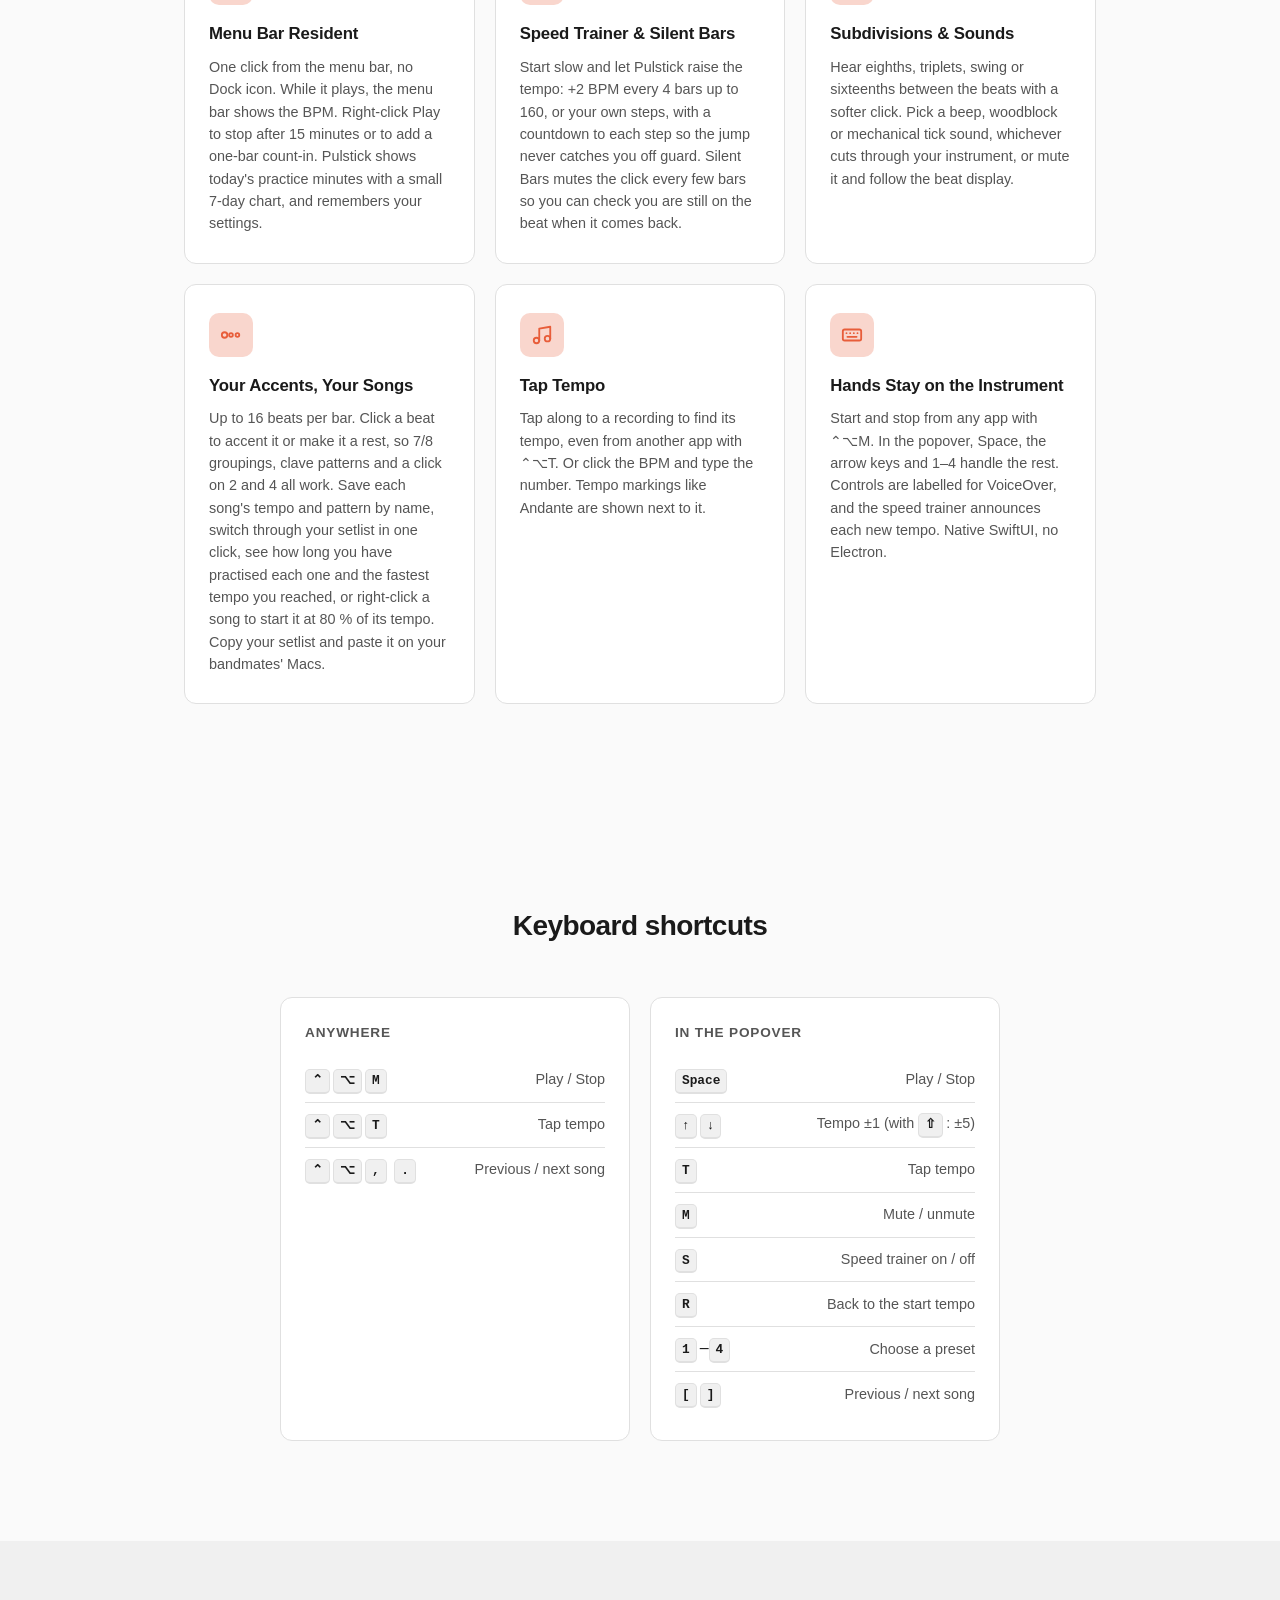
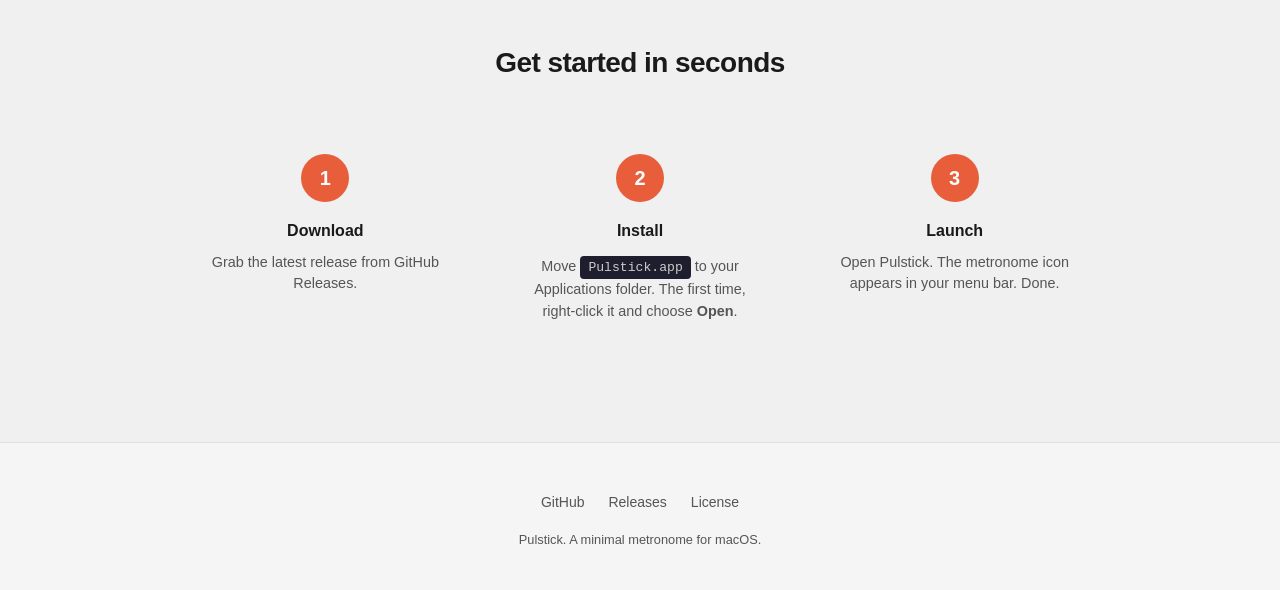
==== commit ca075b73: "style: tuck volume, click sound and Launch at Login behind a gear button The popover now opens on te" ====
--- a/docs/index.html
+++ b/docs/index.html
@@ -94,7 +94,7 @@
               <svg viewBox="0 0 24 24" aria-hidden="true"><line x1="5" y1="5" x2="5" y2="19"/><line x1="10" y1="9" x2="10" y2="19"/><line x1="14" y1="9" x2="14" y2="19"/><line x1="19" y1="9" x2="19" y2="19"/></svg>
             </div>
             <h3>Subdivisions &amp; Sounds</h3>
-            <p>Hear eighths, triplets or sixteenths between the beats with a softer click. Pick a beep, woodblock or mechanical tick sound, whichever cuts through your instrument, or mute it and follow the beat display.</p>
+            <p>Hear eighths, triplets, swing or sixteenths between the beats with a softer click. Pick a beep, woodblock or mechanical tick sound, whichever cuts through your instrument, or mute it and follow the beat display.</p>
           </div>
 
           <div class="feature-card">
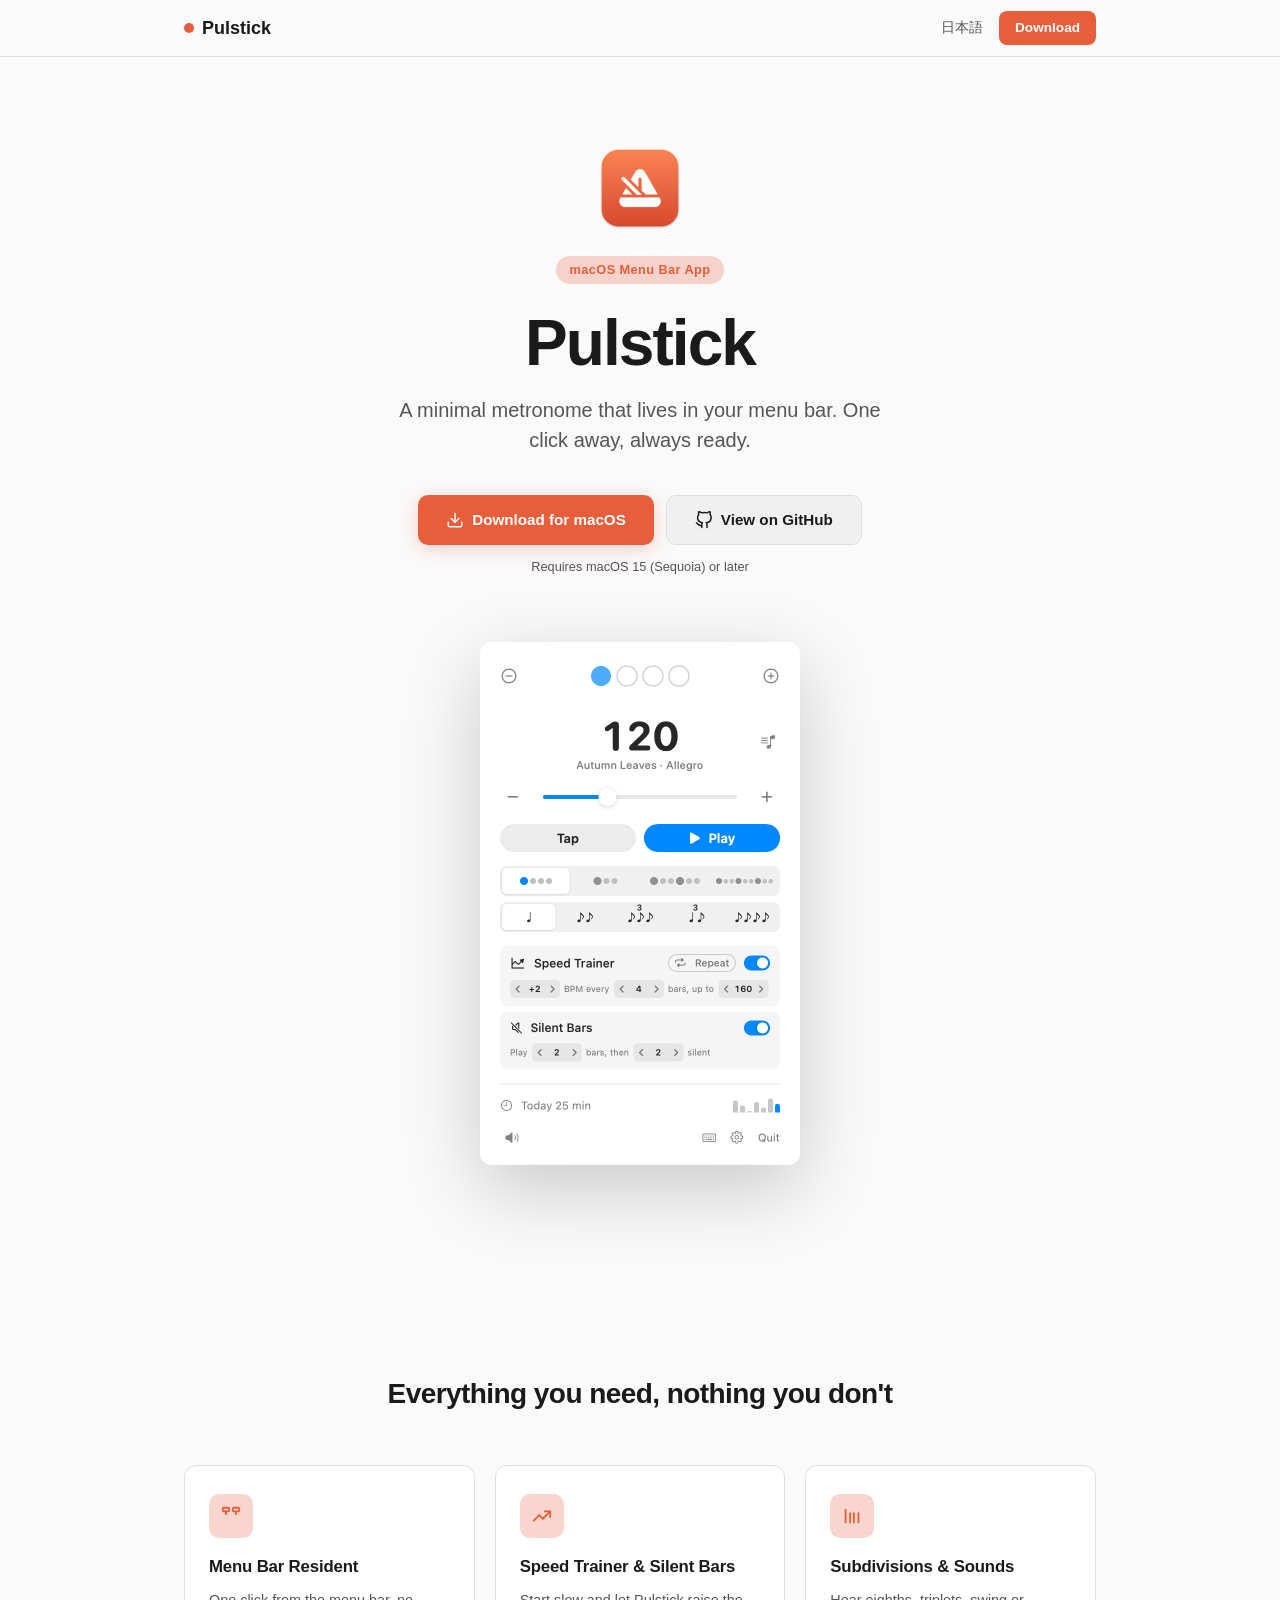
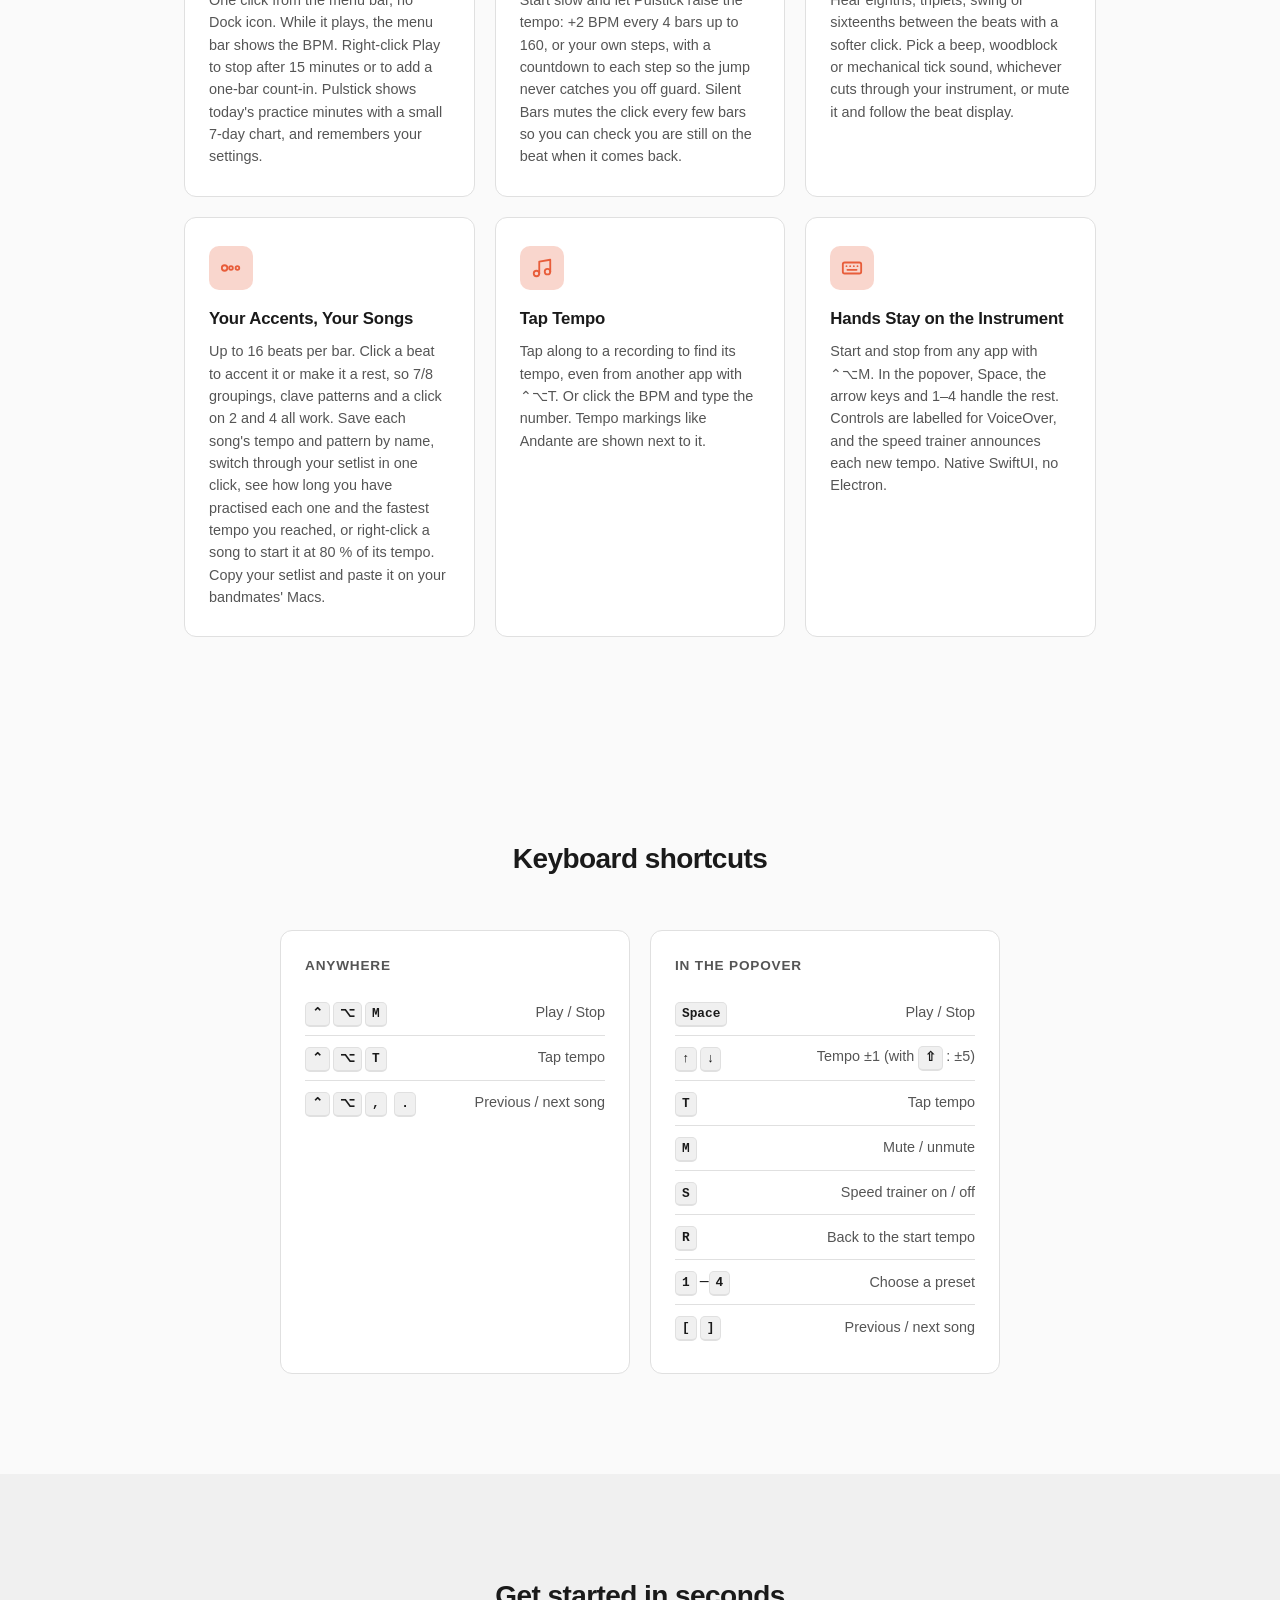
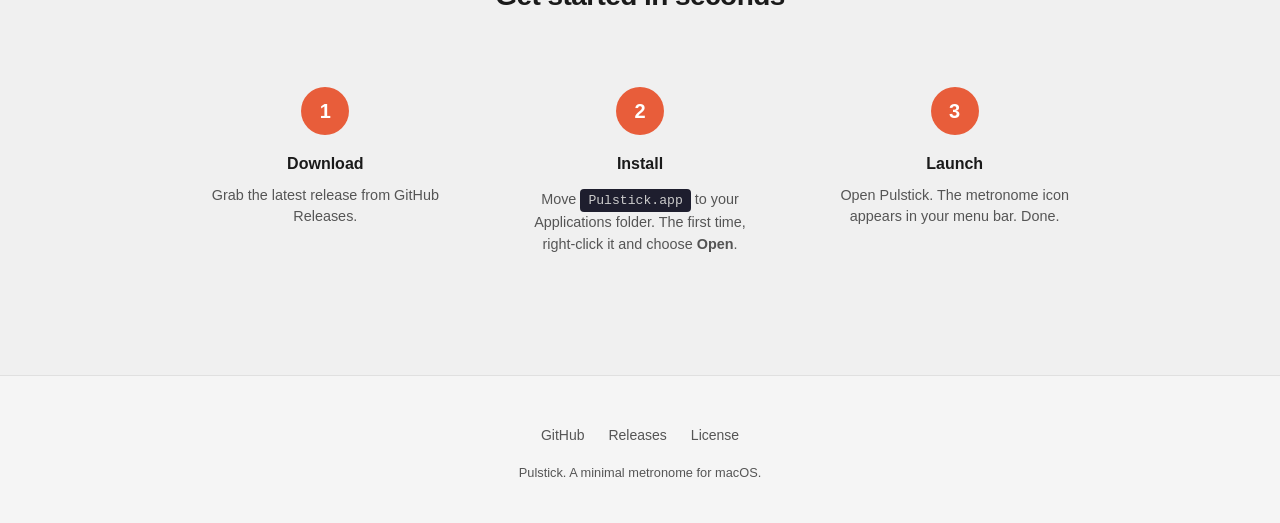
==== commit ba026223: "docs: refresh screenshots" ====
--- a/docs/index.html
+++ b/docs/index.html
@@ -61,7 +61,7 @@
         <div class="screenshot-wrapper">
           <picture>
             <source srcset="screenshot-dark.png" media="(prefers-color-scheme: dark)">
-            <img src="screenshot.png" alt="Pulstick popover: beat dots, 120 BPM marked Allegro, time signature and subdivision buttons, speed trainer and silent bars settings, Tap and Play buttons" class="screenshot" width="320" height="590" />
+            <img src="screenshot.png" alt="Pulstick popover: beat dots, 120 BPM marked Allegro, time signature and subdivision buttons, speed trainer and silent bars settings, Tap and Play buttons" class="screenshot" width="320" height="523" />
           </picture>
         </div>
       </div>
